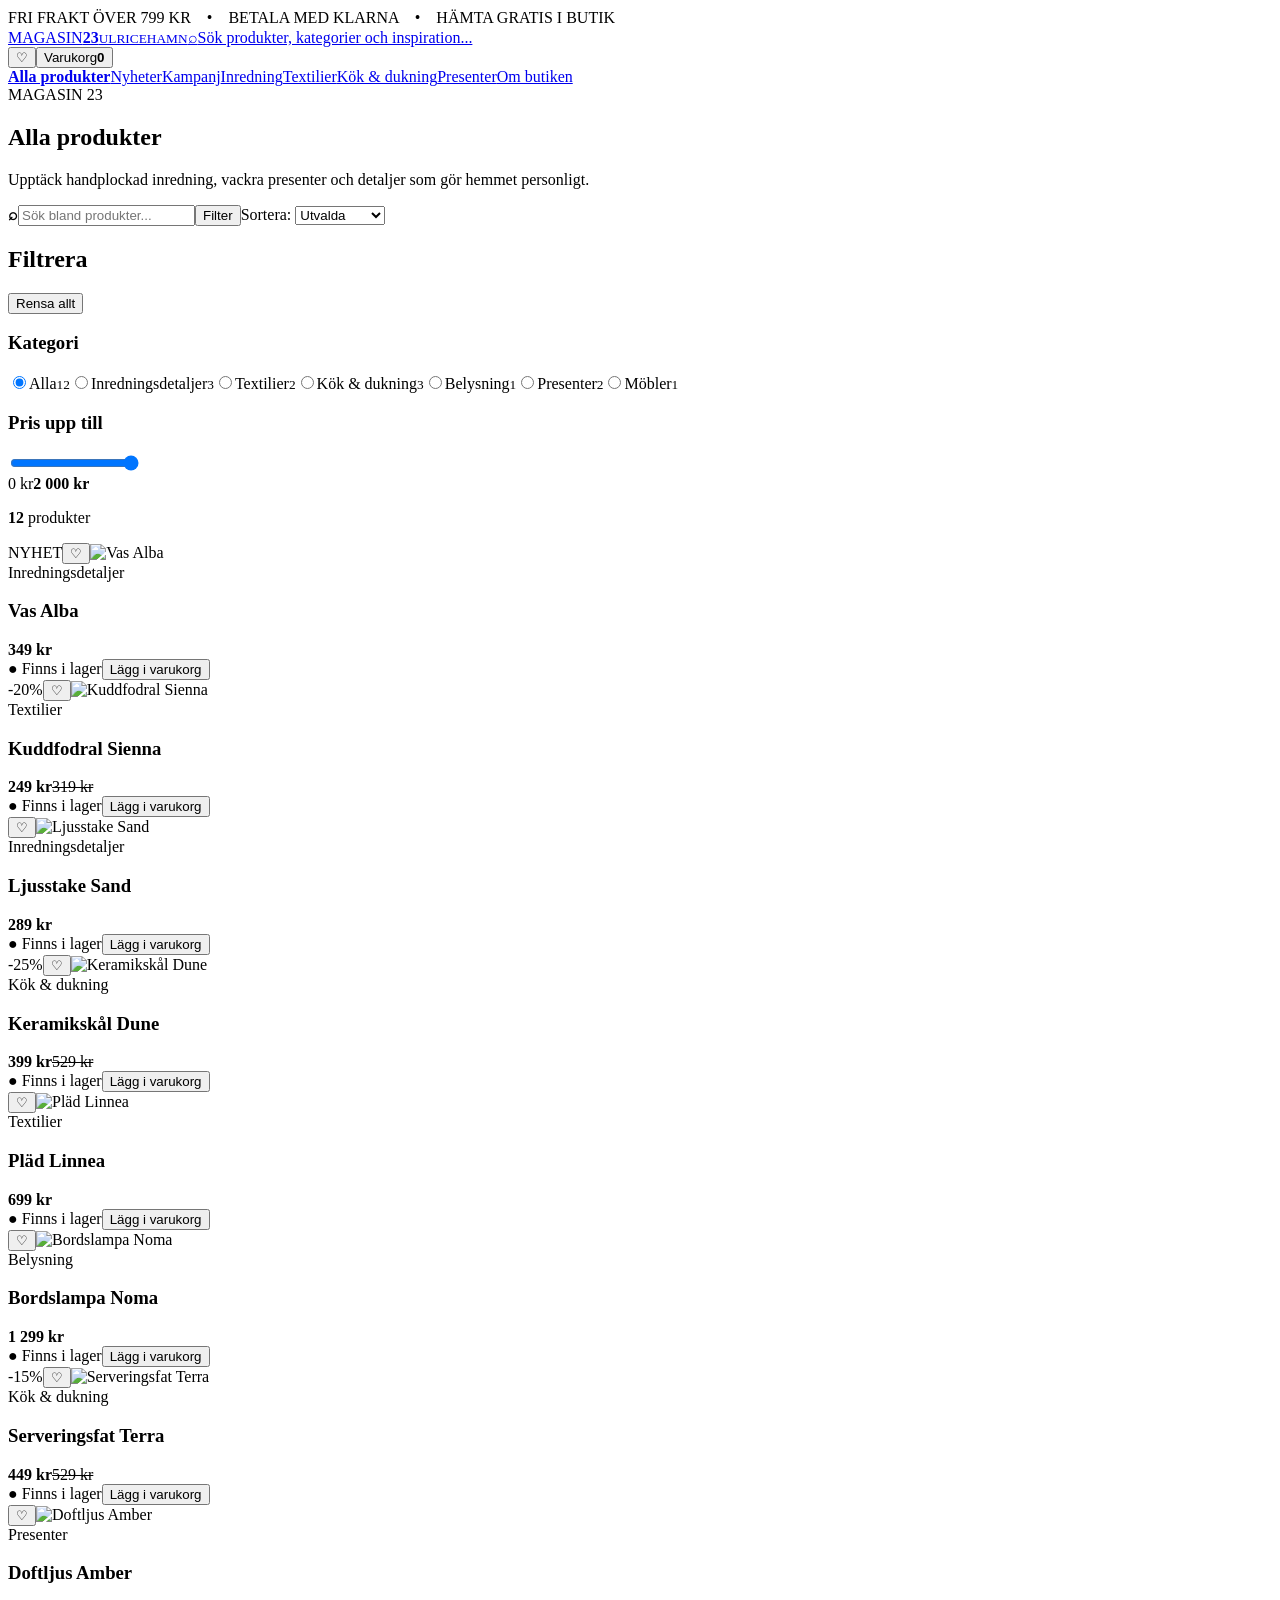
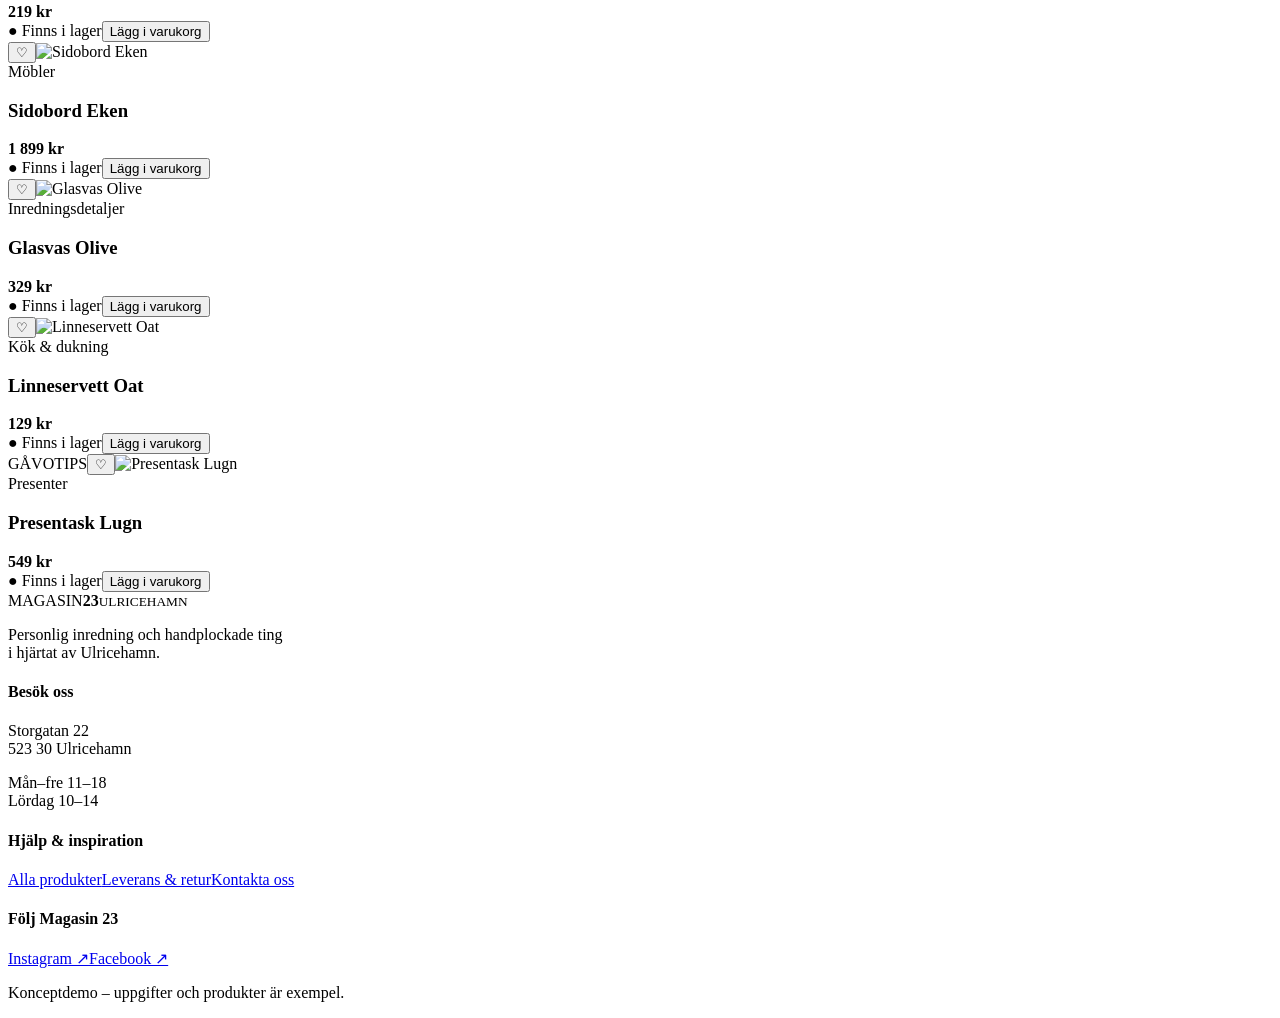
==== produkter/index.html @ 5f65a1f6 "Publish Magasin 23 webshop demo" ====
<!DOCTYPE html><html lang="sv"><head><meta charSet="utf-8"/><meta name="viewport" content="width=device-width, initial-scale=1"/><link rel="preload" as="image" href="https://images.unsplash.com/photo-1612196808214-b8e1d6145a8c?auto=format&amp;fit=crop&amp;w=700&amp;q=85"/><link rel="preload" as="image" href="https://images.unsplash.com/photo-1584100936595-c0654b55a2e2?auto=format&amp;fit=crop&amp;w=700&amp;q=85"/><link rel="preload" as="image" href="https://images.unsplash.com/photo-1603006905003-be475563bc59?auto=format&amp;fit=crop&amp;w=700&amp;q=85"/><link rel="preload" as="image" href="https://images.unsplash.com/photo-1610701596007-11502861dcfa?auto=format&amp;fit=crop&amp;w=700&amp;q=85"/><link rel="preload" as="image" href="https://images.unsplash.com/photo-1583845112203-454c2254ed0e?auto=format&amp;fit=crop&amp;w=700&amp;q=85"/><link rel="preload" as="image" href="https://images.unsplash.com/photo-1507473885765-e6ed057f782c?auto=format&amp;fit=crop&amp;w=700&amp;q=85"/><link rel="preload" as="image" href="https://images.unsplash.com/photo-1578749556568-bc2c40e68b61?auto=format&amp;fit=crop&amp;w=700&amp;q=85"/><link rel="preload" as="image" href="https://images.unsplash.com/photo-1602523961358-f9f03dd557db?auto=format&amp;fit=crop&amp;w=700&amp;q=85"/><link rel="preload" as="image" href="https://images.unsplash.com/photo-1532372320572-cda25653a694?auto=format&amp;fit=crop&amp;w=700&amp;q=85"/><link rel="preload" as="image" href="https://images.unsplash.com/photo-1616486338812-3dadae4b4ace?auto=format&amp;fit=crop&amp;w=700&amp;q=85"/><link rel="stylesheet" href="/magasin23/_next/static/chunks/049ueslvs466i.css" data-precedence="next"/><link rel="preload" as="script" fetchPriority="low" href="/magasin23/_next/static/chunks/15xrurgzs99gv.js"/><script src="/magasin23/_next/static/chunks/0dgq26a5_oy.a.js" async=""></script><script src="/magasin23/_next/static/chunks/07lhk_q6pmm3r.js" async=""></script><script src="/magasin23/_next/static/chunks/0gc7djio5cl3v.js" async=""></script><script src="/magasin23/_next/static/chunks/turbopack-0.0emc3esr5y_.js" async=""></script><script src="/magasin23/_next/static/chunks/01xlw8hd842-c.js" async=""></script><script src="/magasin23/_next/static/chunks/0d3shmwh5_nmn.js" async=""></script><script src="/magasin23/_next/static/chunks/176ds5u_slijk.js" async=""></script><link rel="preload" as="image" href="https://images.unsplash.com/photo-1603199506016-b9a594b593c0?auto=format&amp;fit=crop&amp;w=700&amp;q=85"/><link rel="preload" as="image" href="https://images.unsplash.com/photo-1608755728617-aefab37d2edd?auto=format&amp;fit=crop&amp;w=700&amp;q=85"/><title>Magasin 23 Webshop Demo</title><meta name="description" content="Handplockad inredning, textilier och presenter i Ulricehamn."/><meta property="og:title" content="Magasin 23"/><meta property="og:description" content="Vackra ting för hem med känsla."/><meta property="og:image" content="http://localhost:3000/og.png"/><meta name="twitter:card" content="summary_large_image"/><meta name="twitter:title" content="Magasin 23"/><meta name="twitter:description" content="Vackra ting för hem med känsla."/><meta name="twitter:image" content="http://localhost:3000/og.png"/><script src="/magasin23/_next/static/chunks/03~yq9q893hmn.js" noModule=""></script></head><body><div hidden=""><!--$--><!--/$--></div><div class="announcement">FRI FRAKT ÖVER 799 KR　•　BETALA MED KLARNA　•　HÄMTA GRATIS I BUTIK</div><div class="mainHeader"><a class="brand" href="/magasin23/"><span>MAGASIN</span><b>23</b><small>ULRICEHAMN</small></a><a class="globalSearch" href="/magasin23/produkter/"><span>⌕</span><span>Sök produkter, kategorier och inspiration...</span></a><div class="actions"><button aria-label="Favoriter">♡</button><button class="cartButton" aria-label="Varukorg"><span>Varukorg</span><b>0</b></button></div></div><nav class="shopNav"><a href="/magasin23/produkter/"><b>Alla produkter</b></a><a href="/magasin23/produkter/">Nyheter</a><a class="saleLink" href="/magasin23/produkter/">Kampanj</a><a href="/magasin23/produkter/">Inredning</a><a href="/magasin23/produkter/">Textilier</a><a href="/magasin23/produkter/">Kök &amp; dukning</a><a href="/magasin23/produkter/">Presenter</a><a href="/#butiken">Om butiken</a></nav><main><section class="catalogHero"><span class="eyebrow">MAGASIN 23</span><h1>Alla produkter</h1><p>Upptäck handplockad inredning, vackra presenter och detaljer som gör hemmet personligt.</p></section><div class="toolbar"><label class="search"><b>⌕</b><input placeholder="Sök bland produkter..." value=""/></label><button class="filterToggle">Filter </button><label class="sort">Sortera: <select><option value="featured" selected="">Utvalda</option><option value="new">Nyheter</option><option value="low">Lägsta pris</option><option value="high">Högsta pris</option></select></label></div><div class="catalogLayout"><aside class="filters"><div class="filterHead"><h2>Filtrera</h2><button>Rensa allt</button></div><div class="filterGroup"><h3>Kategori</h3><label><input type="radio" checked=""/><span>Alla</span><small>12</small></label><label><input type="radio"/><span>Inredningsdetaljer</span><small>3</small></label><label><input type="radio"/><span>Textilier</span><small>2</small></label><label><input type="radio"/><span>Kök &amp; dukning</span><small>3</small></label><label><input type="radio"/><span>Belysning</span><small>1</small></label><label><input type="radio"/><span>Presenter</span><small>2</small></label><label><input type="radio"/><span>Möbler</span><small>1</small></label></div><div class="filterGroup"><h3>Pris upp till</h3><input class="range" type="range" min="200" max="2000" step="100" value="2000"/><div class="rangeValues"><span>0 kr</span><strong>2 000<!-- --> kr</strong></div></div></aside><section class="results"><div class="resultsHead"><p><strong>12</strong> produkter</p><div class="chips"></div></div><div class="catalogGrid"><article class="product"><div class="productImage"><span class="badge ">NYHET</span><button class="heart" aria-label="Spara Vas Alba">♡</button><img src="https://images.unsplash.com/photo-1612196808214-b8e1d6145a8c?auto=format&amp;fit=crop&amp;w=700&amp;q=85" alt="Vas Alba"/></div><div class="productDetails"><span class="productCategory">Inredningsdetaljer</span><h3>Vas Alba</h3><div class="priceRow"><strong class="">349<!-- --> kr</strong></div><span class="stock">● Finns i lager</span><button class="addButton">Lägg i varukorg</button></div></article><article class="product"><div class="productImage"><span class="badge saleBadge">-20%</span><button class="heart" aria-label="Spara Kuddfodral Sienna">♡</button><img src="https://images.unsplash.com/photo-1584100936595-c0654b55a2e2?auto=format&amp;fit=crop&amp;w=700&amp;q=85" alt="Kuddfodral Sienna"/></div><div class="productDetails"><span class="productCategory">Textilier</span><h3>Kuddfodral Sienna</h3><div class="priceRow"><strong class="salePrice">249<!-- --> kr</strong><del>319<!-- --> kr</del></div><span class="stock">● Finns i lager</span><button class="addButton">Lägg i varukorg</button></div></article><article class="product"><div class="productImage"><button class="heart" aria-label="Spara Ljusstake Sand">♡</button><img src="https://images.unsplash.com/photo-1603006905003-be475563bc59?auto=format&amp;fit=crop&amp;w=700&amp;q=85" alt="Ljusstake Sand"/></div><div class="productDetails"><span class="productCategory">Inredningsdetaljer</span><h3>Ljusstake Sand</h3><div class="priceRow"><strong class="">289<!-- --> kr</strong></div><span class="stock">● Finns i lager</span><button class="addButton">Lägg i varukorg</button></div></article><article class="product"><div class="productImage"><span class="badge saleBadge">-25%</span><button class="heart" aria-label="Spara Keramikskål Dune">♡</button><img src="https://images.unsplash.com/photo-1610701596007-11502861dcfa?auto=format&amp;fit=crop&amp;w=700&amp;q=85" alt="Keramikskål Dune"/></div><div class="productDetails"><span class="productCategory">Kök &amp; dukning</span><h3>Keramikskål Dune</h3><div class="priceRow"><strong class="salePrice">399<!-- --> kr</strong><del>529<!-- --> kr</del></div><span class="stock">● Finns i lager</span><button class="addButton">Lägg i varukorg</button></div></article><article class="product"><div class="productImage"><button class="heart" aria-label="Spara Pläd Linnea">♡</button><img src="https://images.unsplash.com/photo-1583845112203-454c2254ed0e?auto=format&amp;fit=crop&amp;w=700&amp;q=85" alt="Pläd Linnea"/></div><div class="productDetails"><span class="productCategory">Textilier</span><h3>Pläd Linnea</h3><div class="priceRow"><strong class="">699<!-- --> kr</strong></div><span class="stock">● Finns i lager</span><button class="addButton">Lägg i varukorg</button></div></article><article class="product"><div class="productImage"><button class="heart" aria-label="Spara Bordslampa Noma">♡</button><img src="https://images.unsplash.com/photo-1507473885765-e6ed057f782c?auto=format&amp;fit=crop&amp;w=700&amp;q=85" alt="Bordslampa Noma"/></div><div class="productDetails"><span class="productCategory">Belysning</span><h3>Bordslampa Noma</h3><div class="priceRow"><strong class="">1 299<!-- --> kr</strong></div><span class="stock">● Finns i lager</span><button class="addButton">Lägg i varukorg</button></div></article><article class="product"><div class="productImage"><span class="badge saleBadge">-15%</span><button class="heart" aria-label="Spara Serveringsfat Terra">♡</button><img src="https://images.unsplash.com/photo-1578749556568-bc2c40e68b61?auto=format&amp;fit=crop&amp;w=700&amp;q=85" alt="Serveringsfat Terra"/></div><div class="productDetails"><span class="productCategory">Kök &amp; dukning</span><h3>Serveringsfat Terra</h3><div class="priceRow"><strong class="salePrice">449<!-- --> kr</strong><del>529<!-- --> kr</del></div><span class="stock">● Finns i lager</span><button class="addButton">Lägg i varukorg</button></div></article><article class="product"><div class="productImage"><button class="heart" aria-label="Spara Doftljus Amber">♡</button><img src="https://images.unsplash.com/photo-1602523961358-f9f03dd557db?auto=format&amp;fit=crop&amp;w=700&amp;q=85" alt="Doftljus Amber"/></div><div class="productDetails"><span class="productCategory">Presenter</span><h3>Doftljus Amber</h3><div class="priceRow"><strong class="">219<!-- --> kr</strong></div><span class="stock">● Finns i lager</span><button class="addButton">Lägg i varukorg</button></div></article><article class="product"><div class="productImage"><button class="heart" aria-label="Spara Sidobord Eken">♡</button><img src="https://images.unsplash.com/photo-1532372320572-cda25653a694?auto=format&amp;fit=crop&amp;w=700&amp;q=85" alt="Sidobord Eken"/></div><div class="productDetails"><span class="productCategory">Möbler</span><h3>Sidobord Eken</h3><div class="priceRow"><strong class="">1 899<!-- --> kr</strong></div><span class="stock">● Finns i lager</span><button class="addButton">Lägg i varukorg</button></div></article><article class="product"><div class="productImage"><button class="heart" aria-label="Spara Glasvas Olive">♡</button><img src="https://images.unsplash.com/photo-1616486338812-3dadae4b4ace?auto=format&amp;fit=crop&amp;w=700&amp;q=85" alt="Glasvas Olive"/></div><div class="productDetails"><span class="productCategory">Inredningsdetaljer</span><h3>Glasvas Olive</h3><div class="priceRow"><strong class="">329<!-- --> kr</strong></div><span class="stock">● Finns i lager</span><button class="addButton">Lägg i varukorg</button></div></article><article class="product"><div class="productImage"><button class="heart" aria-label="Spara Linneservett Oat">♡</button><img src="https://images.unsplash.com/photo-1603199506016-b9a594b593c0?auto=format&amp;fit=crop&amp;w=700&amp;q=85" alt="Linneservett Oat"/></div><div class="productDetails"><span class="productCategory">Kök &amp; dukning</span><h3>Linneservett Oat</h3><div class="priceRow"><strong class="">129<!-- --> kr</strong></div><span class="stock">● Finns i lager</span><button class="addButton">Lägg i varukorg</button></div></article><article class="product"><div class="productImage"><span class="badge ">GÅVOTIPS</span><button class="heart" aria-label="Spara Presentask Lugn">♡</button><img src="https://images.unsplash.com/photo-1608755728617-aefab37d2edd?auto=format&amp;fit=crop&amp;w=700&amp;q=85" alt="Presentask Lugn"/></div><div class="productDetails"><span class="productCategory">Presenter</span><h3>Presentask Lugn</h3><div class="priceRow"><strong class="">549<!-- --> kr</strong></div><span class="stock">● Finns i lager</span><button class="addButton">Lägg i varukorg</button></div></article></div></section></div></main><footer id="kontakt"><div><div class="brand footerBrand"><span>MAGASIN</span><b>23</b><small>ULRICEHAMN</small></div><p>Personlig inredning och handplockade ting<br/>i hjärtat av Ulricehamn.</p></div><div><h4>Besök oss</h4><p>Storgatan 22<br/>523 30 Ulricehamn</p><p>Mån–fre 11–18<br/>Lördag 10–14</p></div><div><h4>Hjälp &amp; inspiration</h4><a href="/magasin23/produkter/">Alla produkter</a><a href="#">Leverans &amp; retur</a><a href="#">Kontakta oss</a></div><div><h4>Följ Magasin 23</h4><a href="https://www.instagram.com/magasin_23/">Instagram ↗</a><a href="#">Facebook ↗</a><p class="demo">Konceptdemo – uppgifter och produkter är exempel.</p></div></footer><!--$--><!--/$--><script src="/magasin23/_next/static/chunks/15xrurgzs99gv.js" id="_R_" async=""></script><script>(self.__next_f=self.__next_f||[]).push([0])</script><script>self.__next_f.push([1,"1:\"$Sreact.fragment\"\n2:I[39756,[\"/magasin23/_next/static/chunks/01xlw8hd842-c.js\",\"/magasin23/_next/static/chunks/0d3shmwh5_nmn.js\"],\"default\"]\n3:I[37457,[\"/magasin23/_next/static/chunks/01xlw8hd842-c.js\",\"/magasin23/_next/static/chunks/0d3shmwh5_nmn.js\"],\"default\"]\n4:I[47257,[\"/magasin23/_next/static/chunks/01xlw8hd842-c.js\",\"/magasin23/_next/static/chunks/0d3shmwh5_nmn.js\"],\"ClientPageRoot\"]\n5:I[13633,[\"/magasin23/_next/static/chunks/01xlw8hd842-c.js\",\"/magasin23/_next/static/chunks/0d3shmwh5_nmn.js\",\"/magasin23/_next/static/chunks/176ds5u_slijk.js\"],\"default\"]\n8:I[97367,[\"/magasin23/_next/static/chunks/01xlw8hd842-c.js\",\"/magasin23/_next/static/chunks/0d3shmwh5_nmn.js\"],\"OutletBoundary\"]\n9:\"$Sreact.suspense\"\nc:I[97367,[\"/magasin23/_next/static/chunks/01xlw8hd842-c.js\",\"/magasin23/_next/static/chunks/0d3shmwh5_nmn.js\"],\"ViewportBoundary\"]\ne:I[97367,[\"/magasin23/_next/static/chunks/01xlw8hd842-c.js\",\"/magasin23/_next/static/chunks/0d3shmwh5_nmn.js\"],\"MetadataBoundary\"]\n10:I[68027,[\"/magasin23/_next/static/chunks/01xlw8hd842-c.js\",\"/magasin23/_next/static/chunks/0d3shmwh5_nmn.js\"],\"default\",1]\n:HL[\"/magasin23/_next/static/chunks/049ueslvs466i.css\",\"style\"]\n"])</script><script>self.__next_f.push([1,"0:{\"P\":null,\"c\":[\"\",\"produkter\",\"\"],\"q\":\"\",\"i\":false,\"f\":[[[\"\",{\"children\":[\"produkter\",{\"children\":[\"__PAGE__\",{}]}]},\"$undefined\",\"$undefined\",16],[[\"$\",\"$1\",\"c\",{\"children\":[[[\"$\",\"link\",\"0\",{\"rel\":\"stylesheet\",\"href\":\"/magasin23/_next/static/chunks/049ueslvs466i.css\",\"precedence\":\"next\",\"crossOrigin\":\"$undefined\",\"nonce\":\"$undefined\"}],[\"$\",\"script\",\"script-0\",{\"src\":\"/magasin23/_next/static/chunks/01xlw8hd842-c.js\",\"async\":true,\"nonce\":\"$undefined\"}],[\"$\",\"script\",\"script-1\",{\"src\":\"/magasin23/_next/static/chunks/0d3shmwh5_nmn.js\",\"async\":true,\"nonce\":\"$undefined\"}]],[\"$\",\"html\",null,{\"lang\":\"sv\",\"children\":[\"$\",\"body\",null,{\"children\":[\"$\",\"$L2\",null,{\"parallelRouterKey\":\"children\",\"error\":\"$undefined\",\"errorStyles\":\"$undefined\",\"errorScripts\":\"$undefined\",\"template\":[\"$\",\"$L3\",null,{}],\"templateStyles\":\"$undefined\",\"templateScripts\":\"$undefined\",\"notFound\":[[[\"$\",\"title\",null,{\"children\":\"404: This page could not be found.\"}],[\"$\",\"div\",null,{\"style\":{\"fontFamily\":\"system-ui,\\\"Segoe UI\\\",Roboto,Helvetica,Arial,sans-serif,\\\"Apple Color Emoji\\\",\\\"Segoe UI Emoji\\\"\",\"height\":\"100vh\",\"textAlign\":\"center\",\"display\":\"flex\",\"flexDirection\":\"column\",\"alignItems\":\"center\",\"justifyContent\":\"center\"},\"children\":[\"$\",\"div\",null,{\"children\":[[\"$\",\"style\",null,{\"dangerouslySetInnerHTML\":{\"__html\":\"body{color:#000;background:#fff;margin:0}.next-error-h1{border-right:1px solid rgba(0,0,0,.3)}@media (prefers-color-scheme:dark){body{color:#fff;background:#000}.next-error-h1{border-right:1px solid rgba(255,255,255,.3)}}\"}}],[\"$\",\"h1\",null,{\"className\":\"next-error-h1\",\"style\":{\"display\":\"inline-block\",\"margin\":\"0 20px 0 0\",\"padding\":\"0 23px 0 0\",\"fontSize\":24,\"fontWeight\":500,\"verticalAlign\":\"top\",\"lineHeight\":\"49px\"},\"children\":404}],[\"$\",\"div\",null,{\"style\":{\"display\":\"inline-block\"},\"children\":[\"$\",\"h2\",null,{\"style\":{\"fontSize\":14,\"fontWeight\":400,\"lineHeight\":\"49px\",\"margin\":0},\"children\":\"This page could not be found.\"}]}]]}]}]],[]],\"forbidden\":\"$undefined\",\"unauthorized\":\"$undefined\"}]}]}]]}],{\"children\":[[\"$\",\"$1\",\"c\",{\"children\":[null,[\"$\",\"$L2\",null,{\"parallelRouterKey\":\"children\",\"error\":\"$undefined\",\"errorStyles\":\"$undefined\",\"errorScripts\":\"$undefined\",\"template\":[\"$\",\"$L3\",null,{}],\"templateStyles\":\"$undefined\",\"templateScripts\":\"$undefined\",\"notFound\":\"$undefined\",\"forbidden\":\"$undefined\",\"unauthorized\":\"$undefined\"}]]}],{\"children\":[[\"$\",\"$1\",\"c\",{\"children\":[[\"$\",\"$L4\",null,{\"Component\":\"$5\",\"serverProvidedParams\":{\"searchParams\":{},\"params\":{},\"promises\":[\"$@6\",\"$@7\"]}}],[[\"$\",\"script\",\"script-0\",{\"src\":\"/magasin23/_next/static/chunks/176ds5u_slijk.js\",\"async\":true,\"nonce\":\"$undefined\"}]],[\"$\",\"$L8\",null,{\"children\":[\"$\",\"$9\",null,{\"name\":\"Next.MetadataOutlet\",\"children\":\"$@a\"}]}]]}],{},null,false,null]},null,false,\"$@b\"]},null,false,null],[\"$\",\"$1\",\"h\",{\"children\":[null,[\"$\",\"$Lc\",null,{\"children\":\"$Ld\"}],[\"$\",\"div\",null,{\"hidden\":true,\"children\":[\"$\",\"$Le\",null,{\"children\":[\"$\",\"$9\",null,{\"name\":\"Next.Metadata\",\"children\":\"$Lf\"}]}]}],null]}],false]],\"m\":\"$undefined\",\"G\":[\"$10\",[[\"$\",\"link\",\"0\",{\"rel\":\"stylesheet\",\"href\":\"/magasin23/_next/static/chunks/049ueslvs466i.css\",\"precedence\":\"next\",\"crossOrigin\":\"$undefined\",\"nonce\":\"$undefined\"}]]],\"S\":true,\"h\":null,\"s\":\"$undefined\",\"l\":\"$undefined\",\"p\":\"$undefined\",\"d\":\"$undefined\",\"b\":\"rBa_lv5PLv6zTCeHZdKcu\"}\n"])</script><script>self.__next_f.push([1,"11:[]\nb:\"$W11\"\n6:{}\n7:\"$0:f:0:1:1:children:1:children:0:props:children:0:props:serverProvidedParams:params\"\n"])</script><script>self.__next_f.push([1,"d:[[\"$\",\"meta\",\"0\",{\"charSet\":\"utf-8\"}],[\"$\",\"meta\",\"1\",{\"name\":\"viewport\",\"content\":\"width=device-width, initial-scale=1\"}]]\n"])</script><script>self.__next_f.push([1,"a:null\nf:[[\"$\",\"title\",\"0\",{\"children\":\"Magasin 23 Webshop Demo\"}],[\"$\",\"meta\",\"1\",{\"name\":\"description\",\"content\":\"Handplockad inredning, textilier och presenter i Ulricehamn.\"}],[\"$\",\"meta\",\"2\",{\"property\":\"og:title\",\"content\":\"Magasin 23\"}],[\"$\",\"meta\",\"3\",{\"property\":\"og:description\",\"content\":\"Vackra ting för hem med känsla.\"}],[\"$\",\"meta\",\"4\",{\"property\":\"og:image\",\"content\":\"http://localhost:3000/og.png\"}],[\"$\",\"meta\",\"5\",{\"name\":\"twitter:card\",\"content\":\"summary_large_image\"}],[\"$\",\"meta\",\"6\",{\"name\":\"twitter:title\",\"content\":\"Magasin 23\"}],[\"$\",\"meta\",\"7\",{\"name\":\"twitter:description\",\"content\":\"Vackra ting för hem med känsla.\"}],[\"$\",\"meta\",\"8\",{\"name\":\"twitter:image\",\"content\":\"http://localhost:3000/og.png\"}]]\n"])</script></body></html>
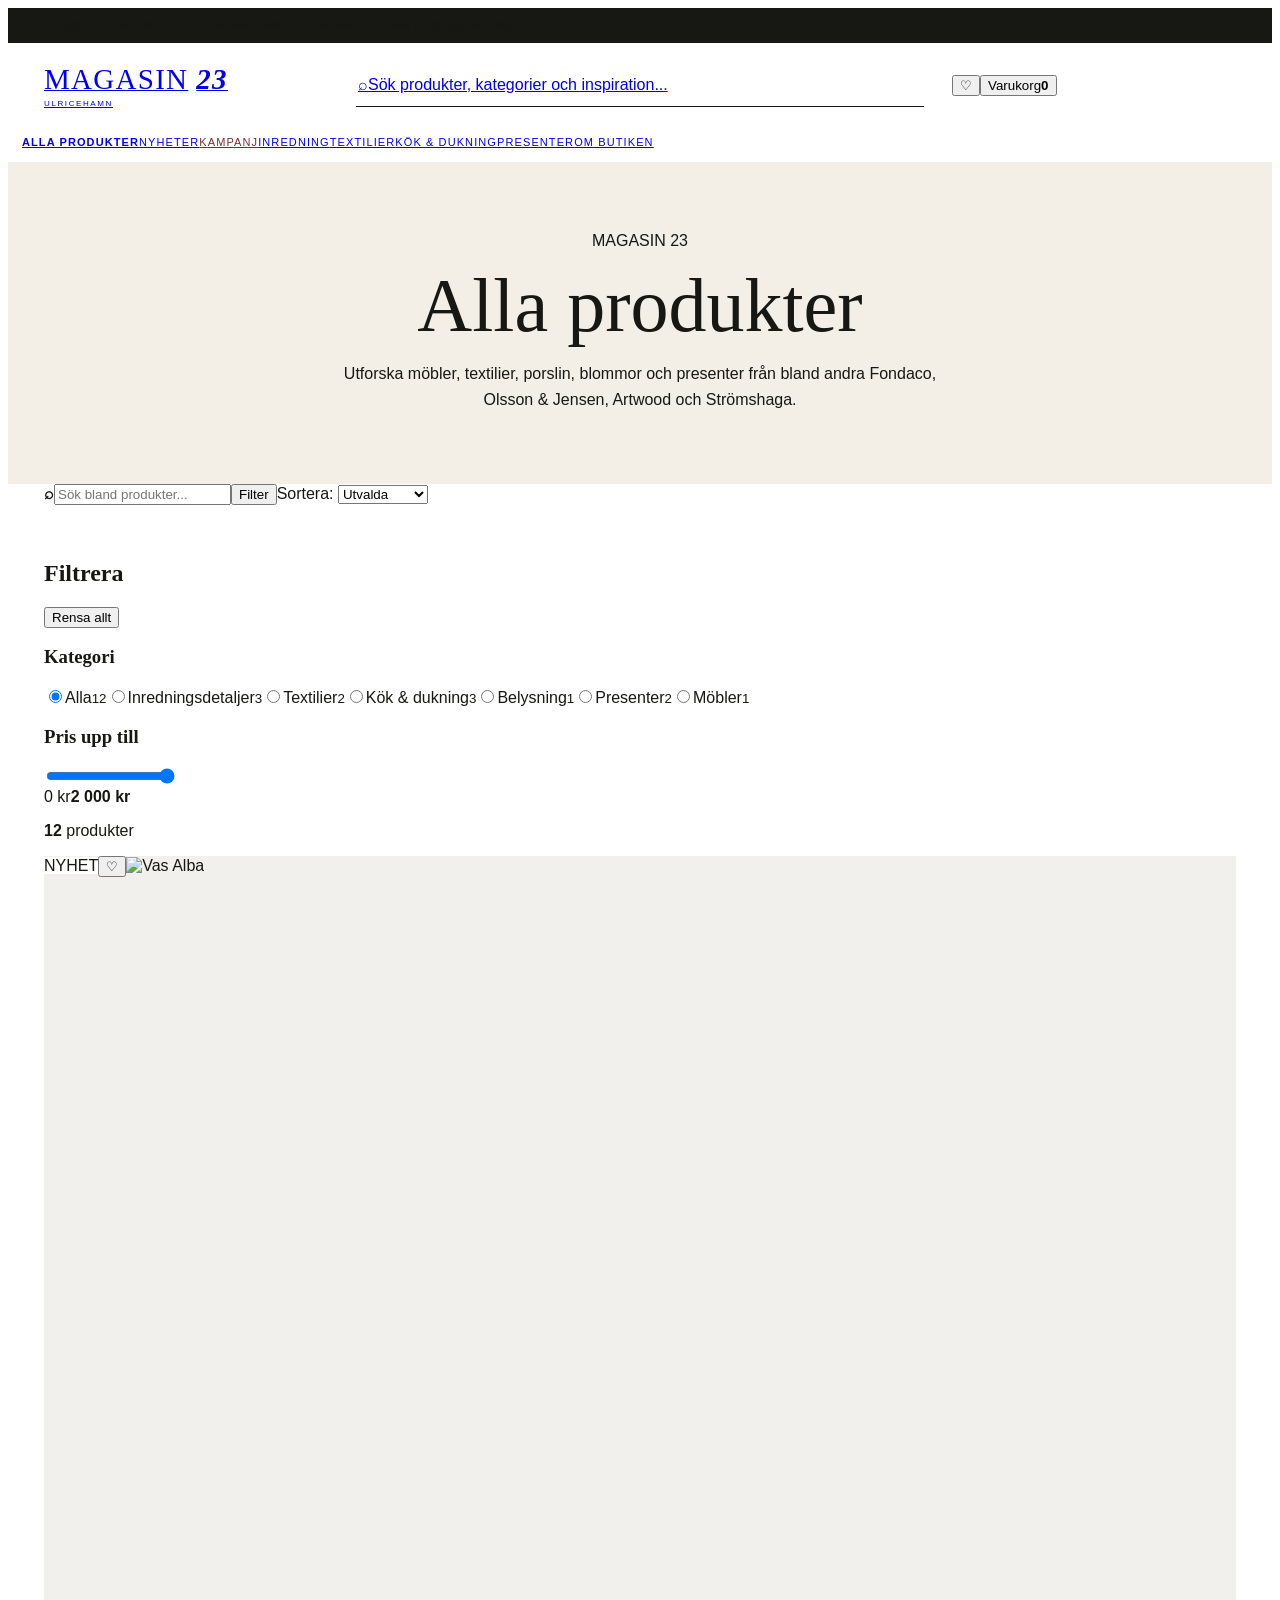
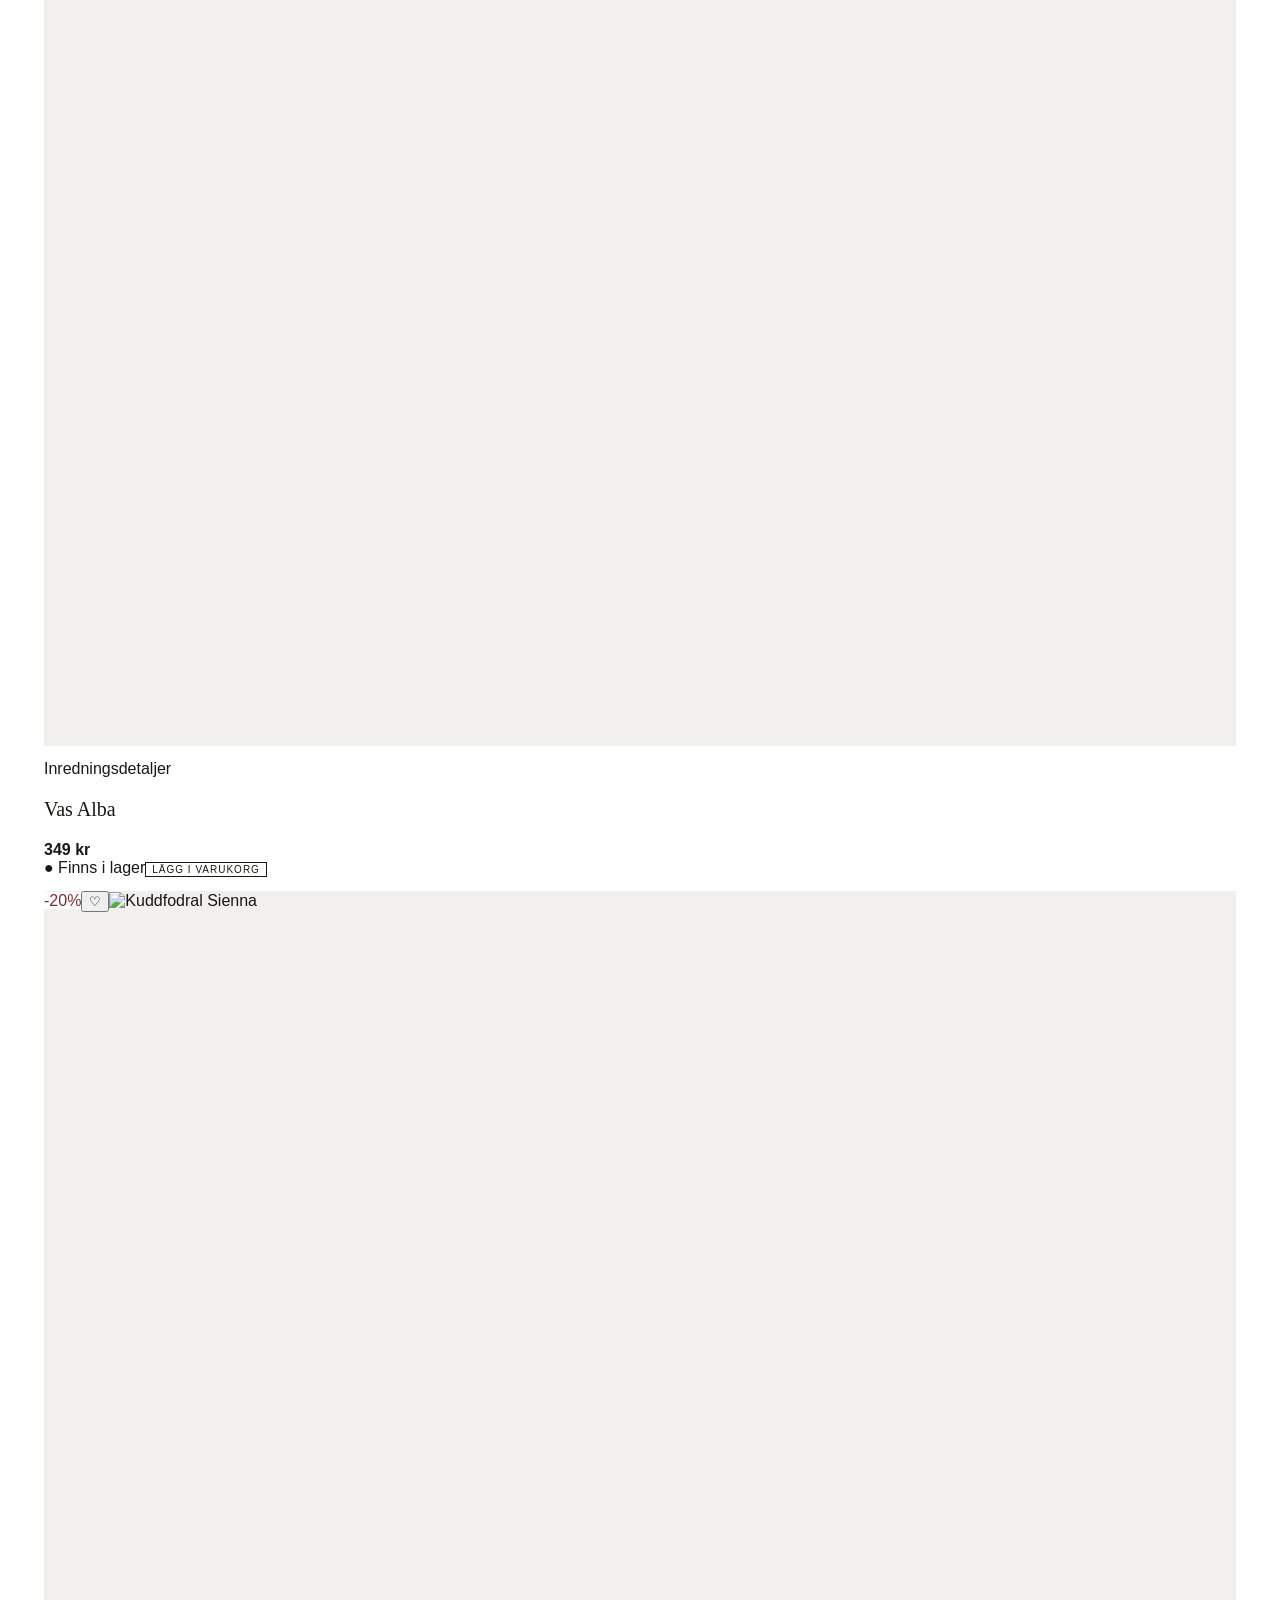
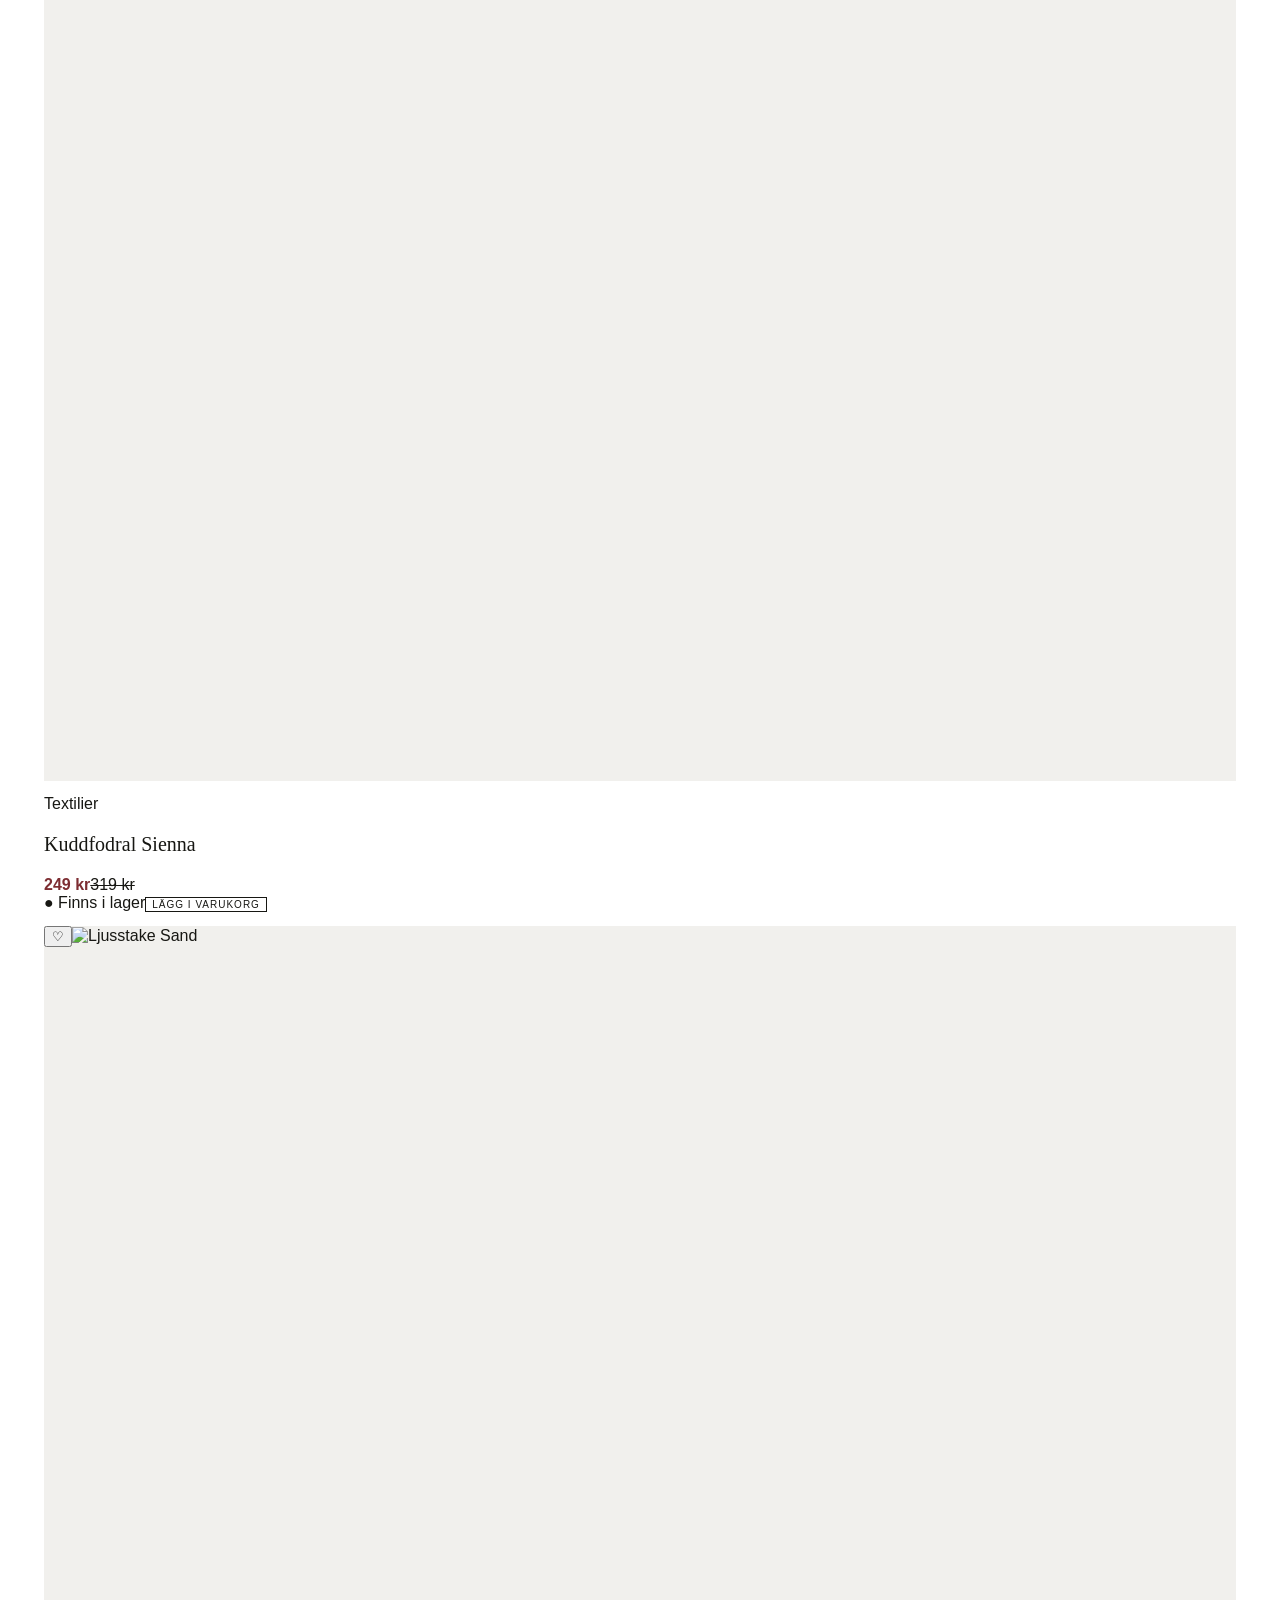
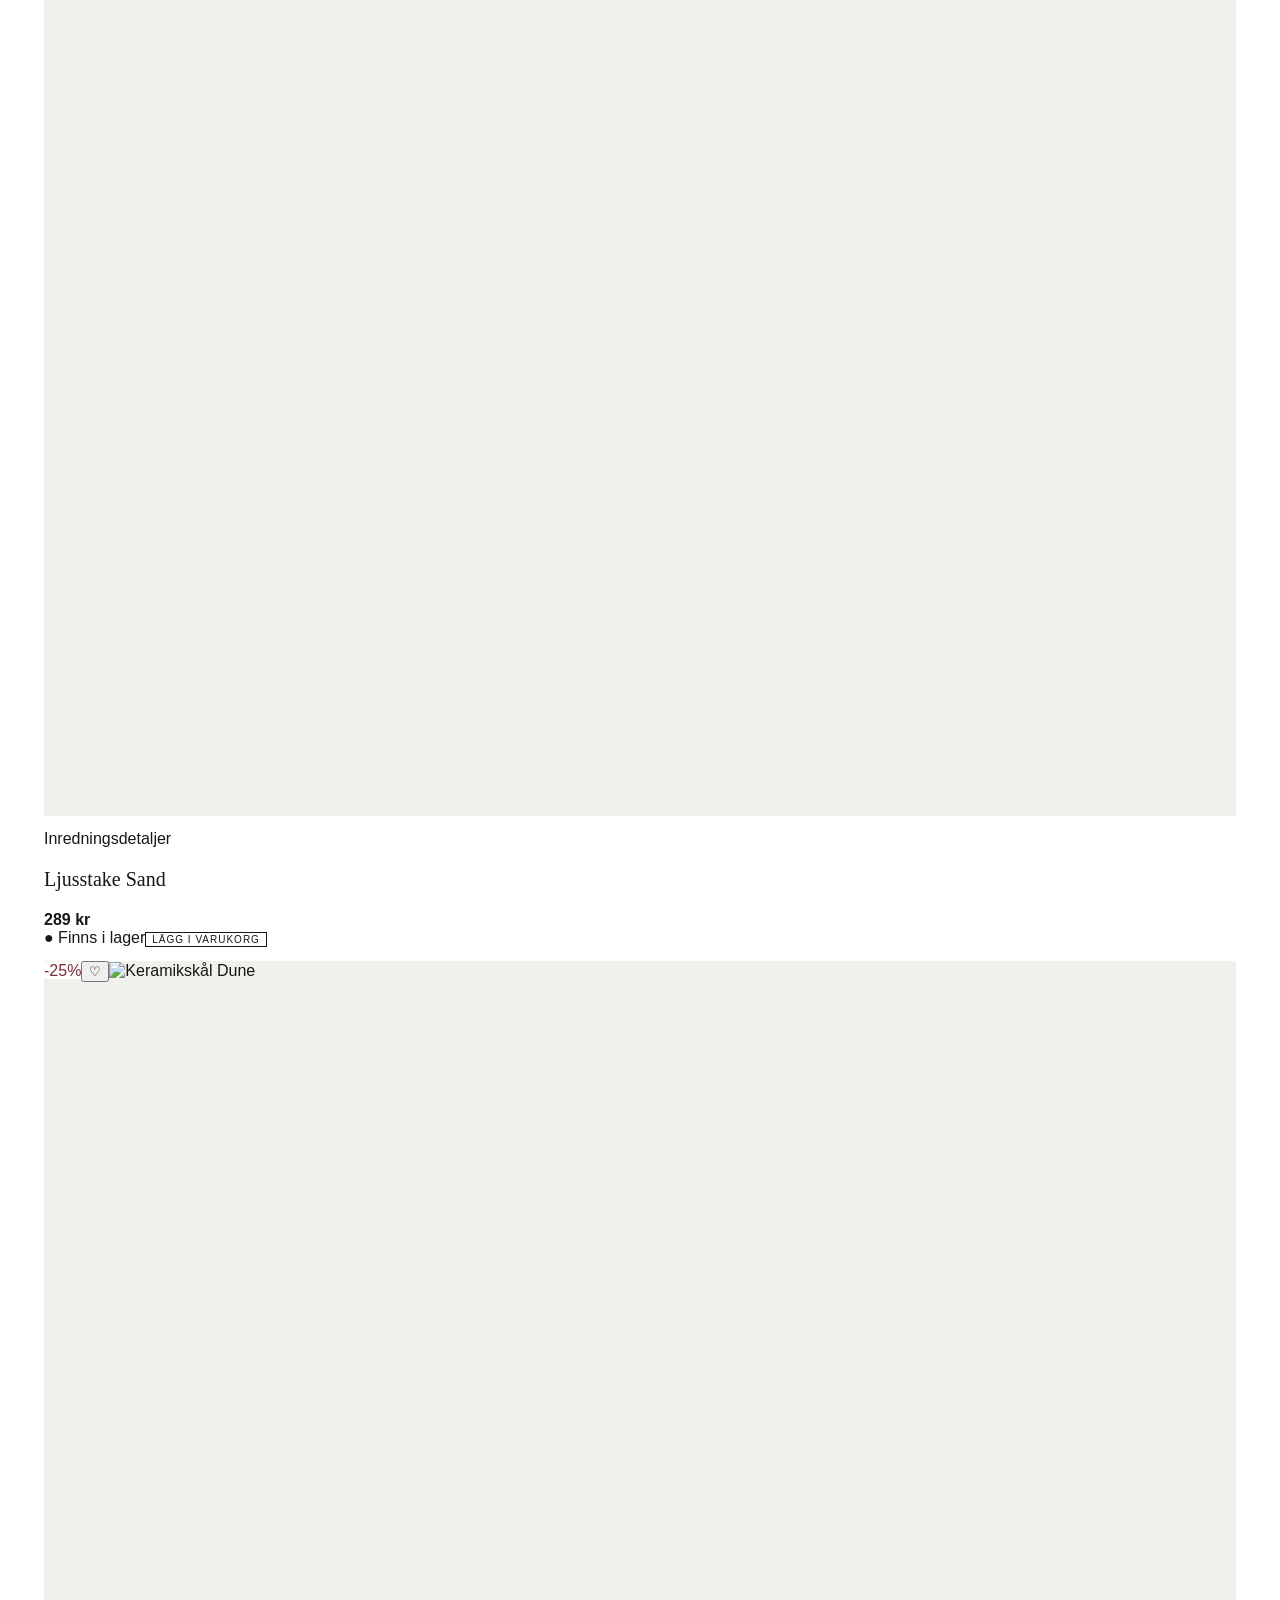
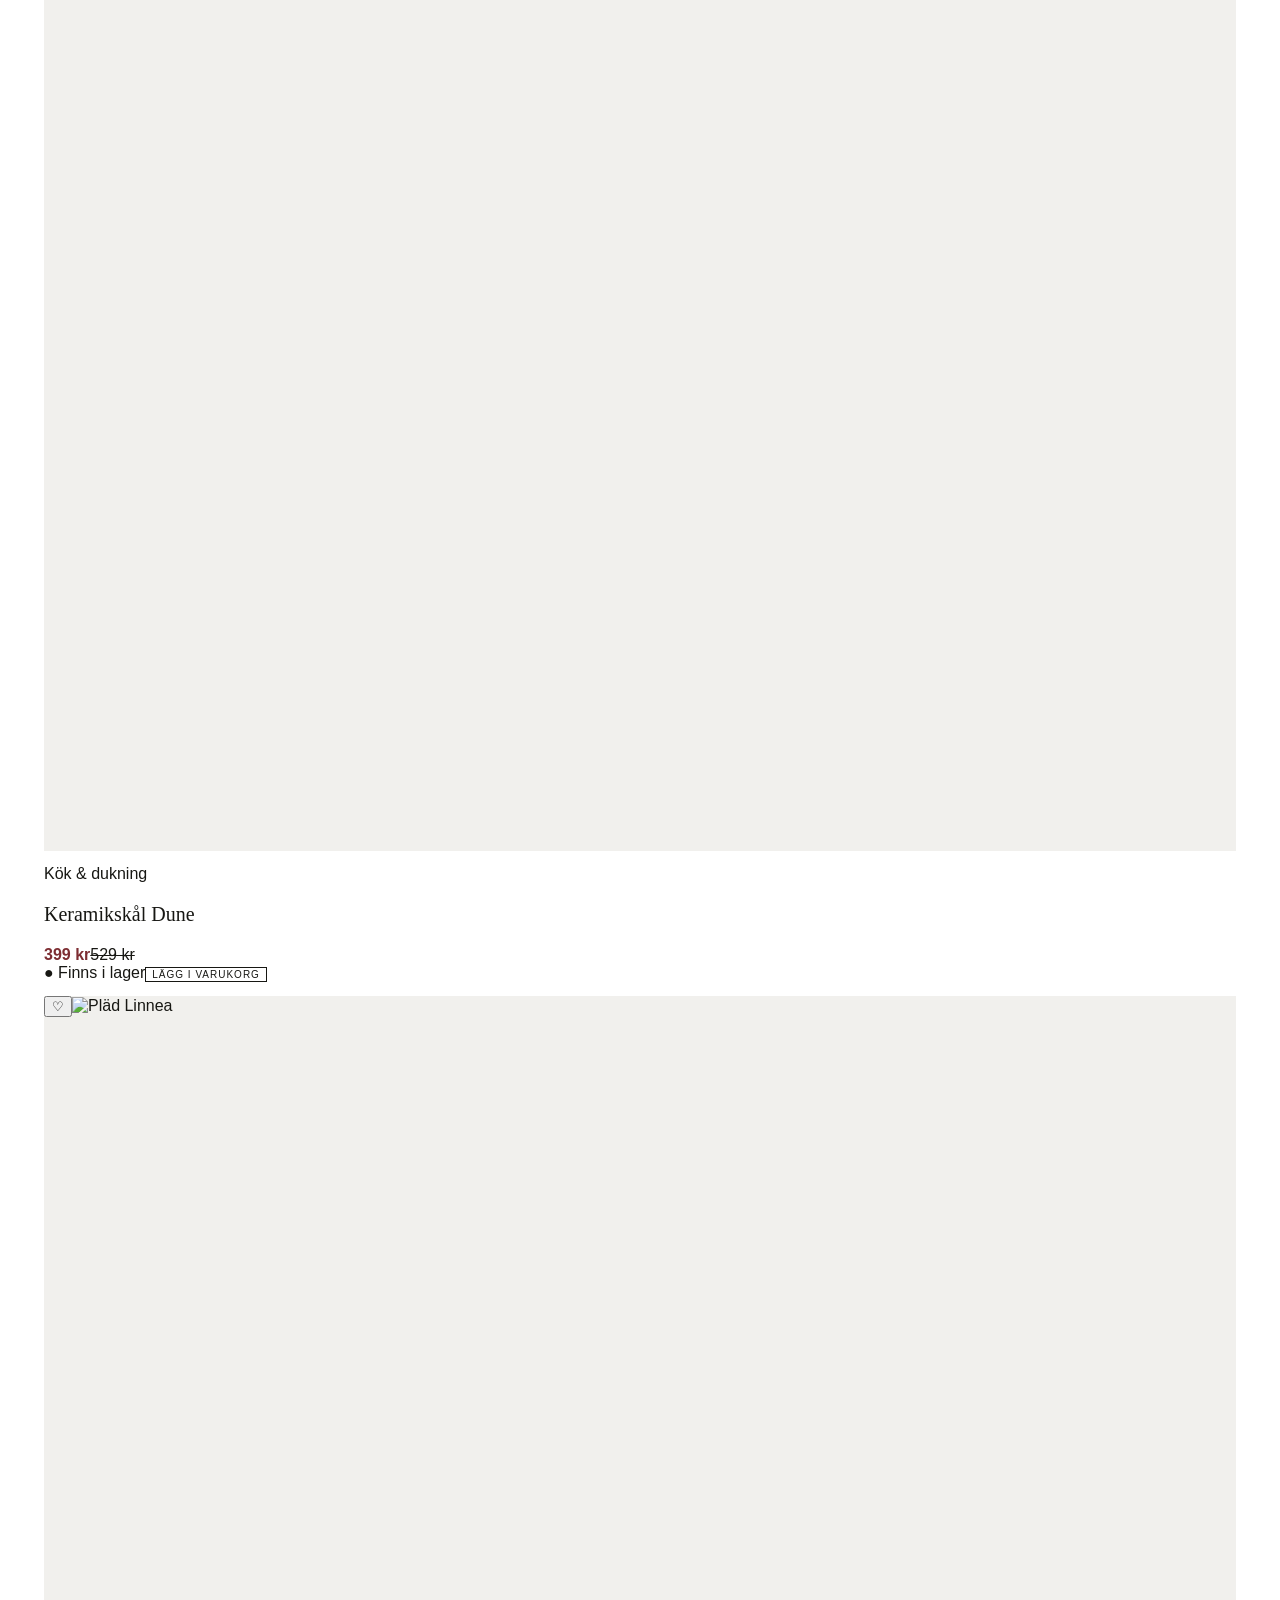
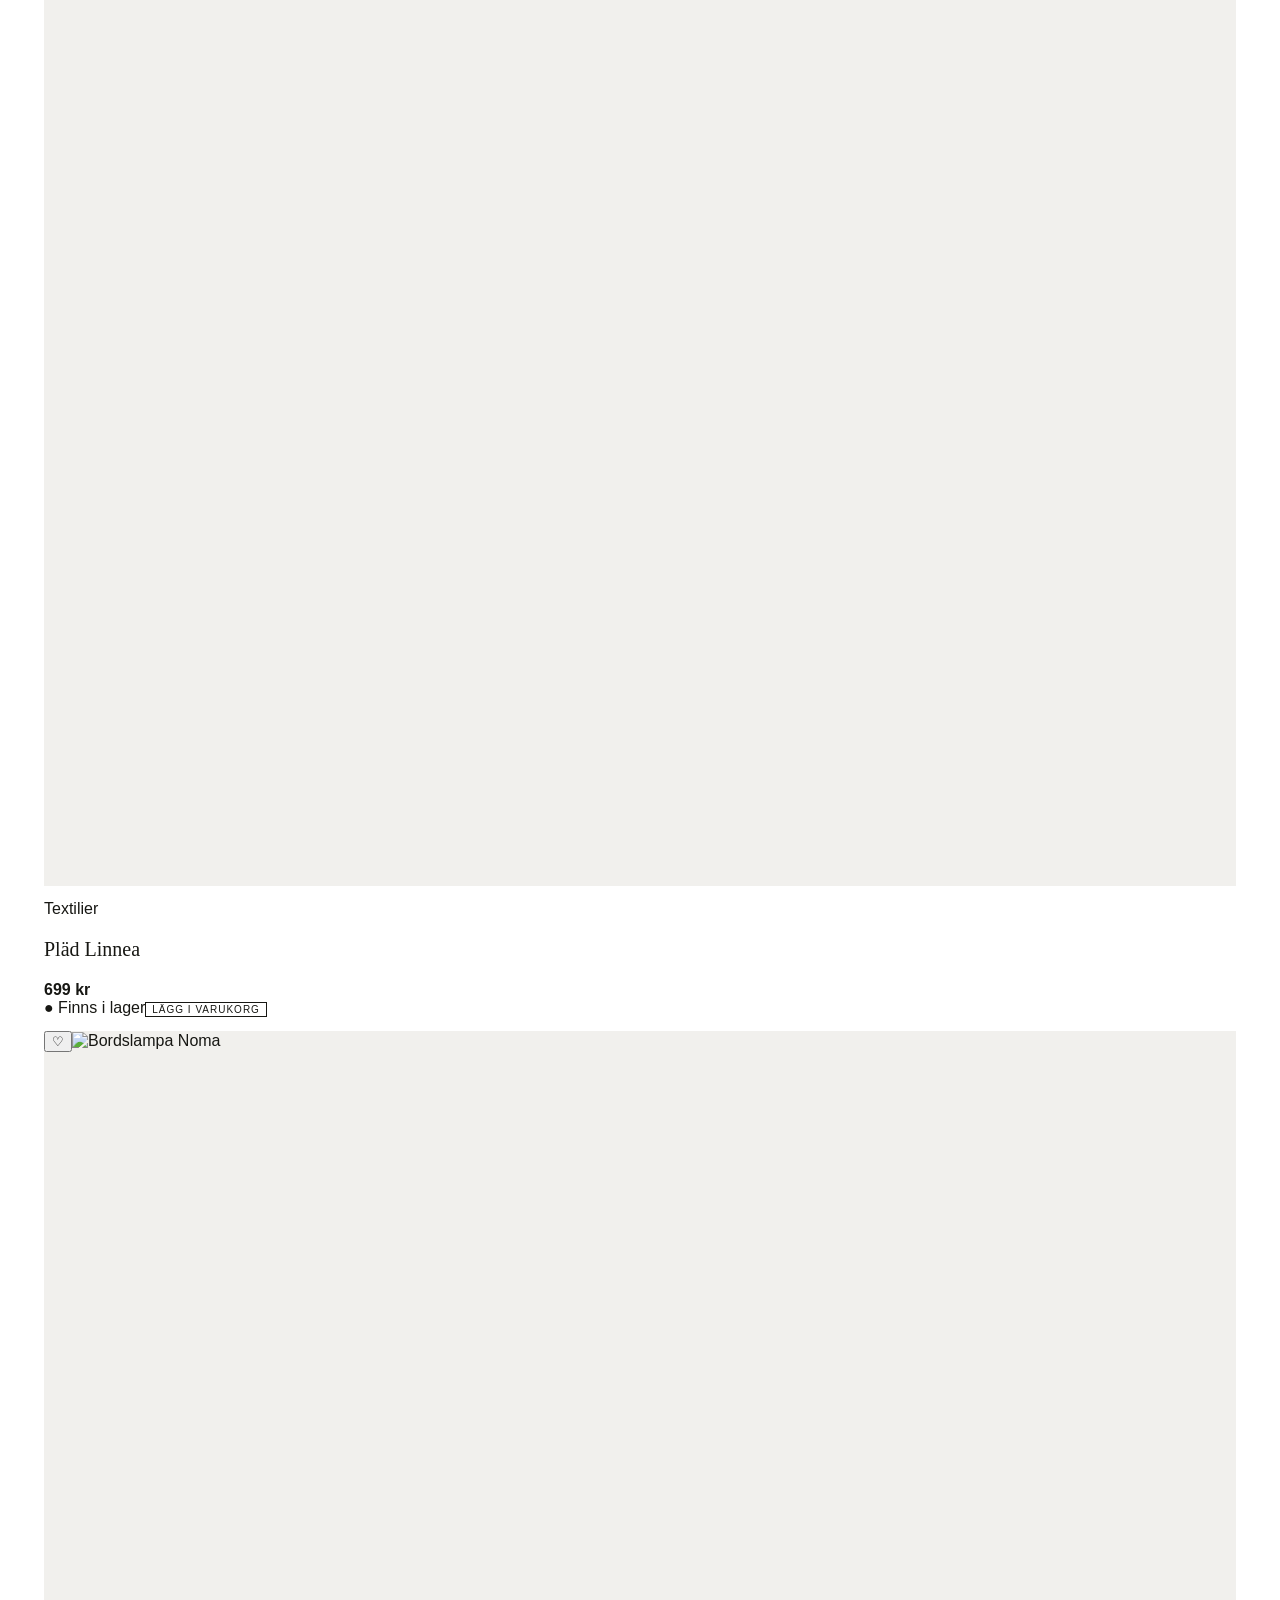
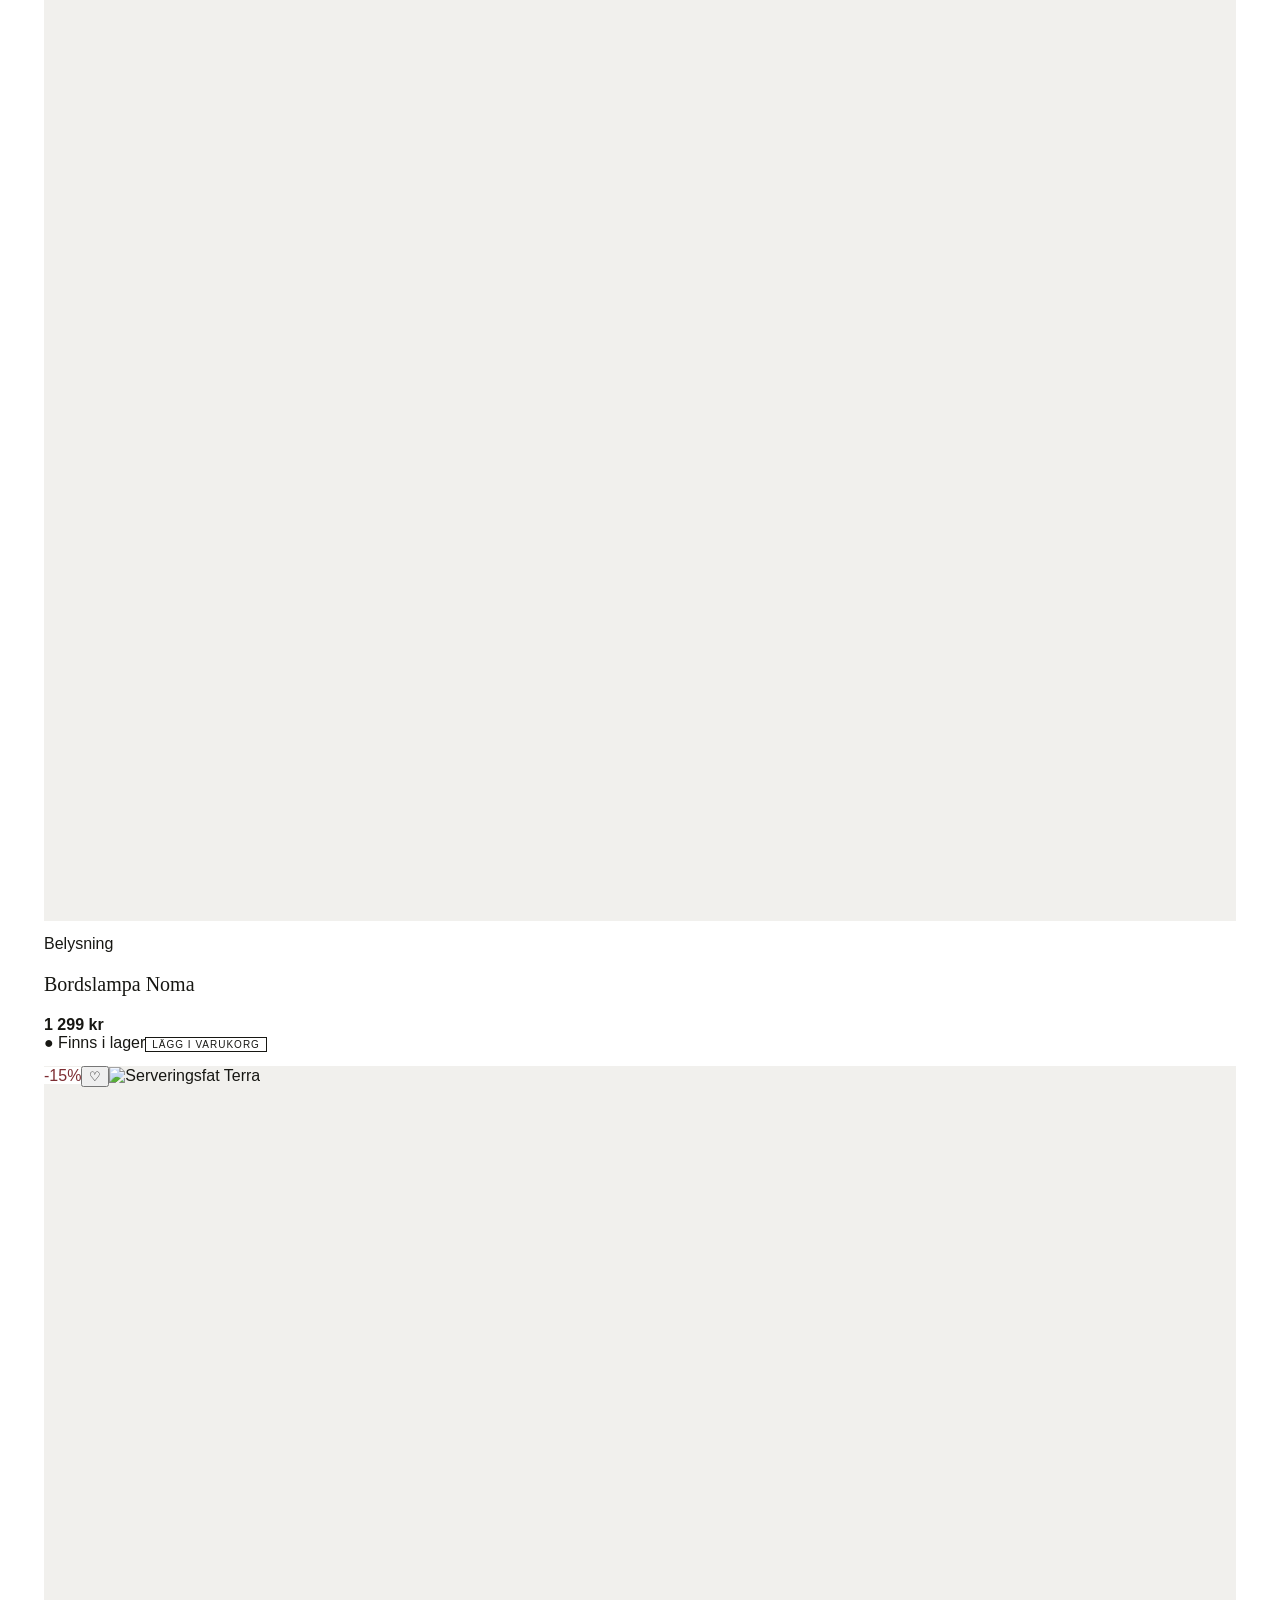
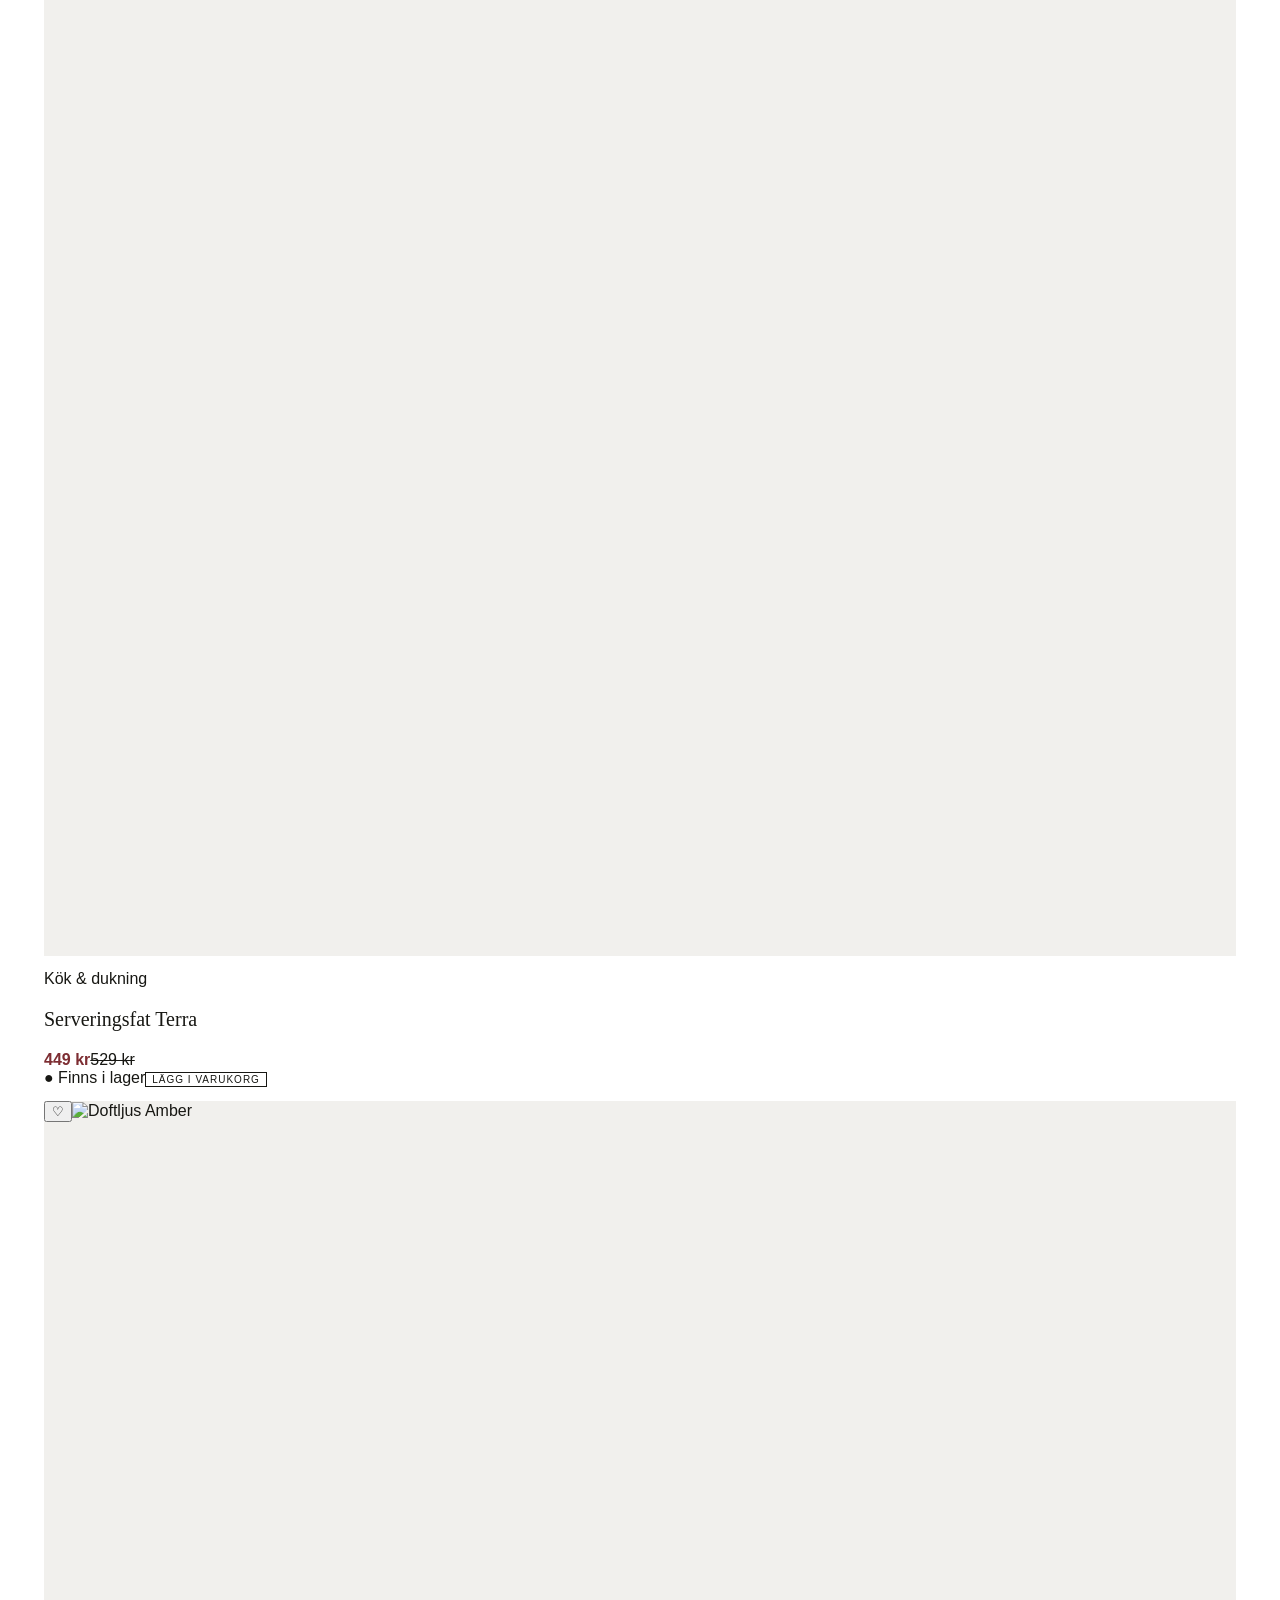
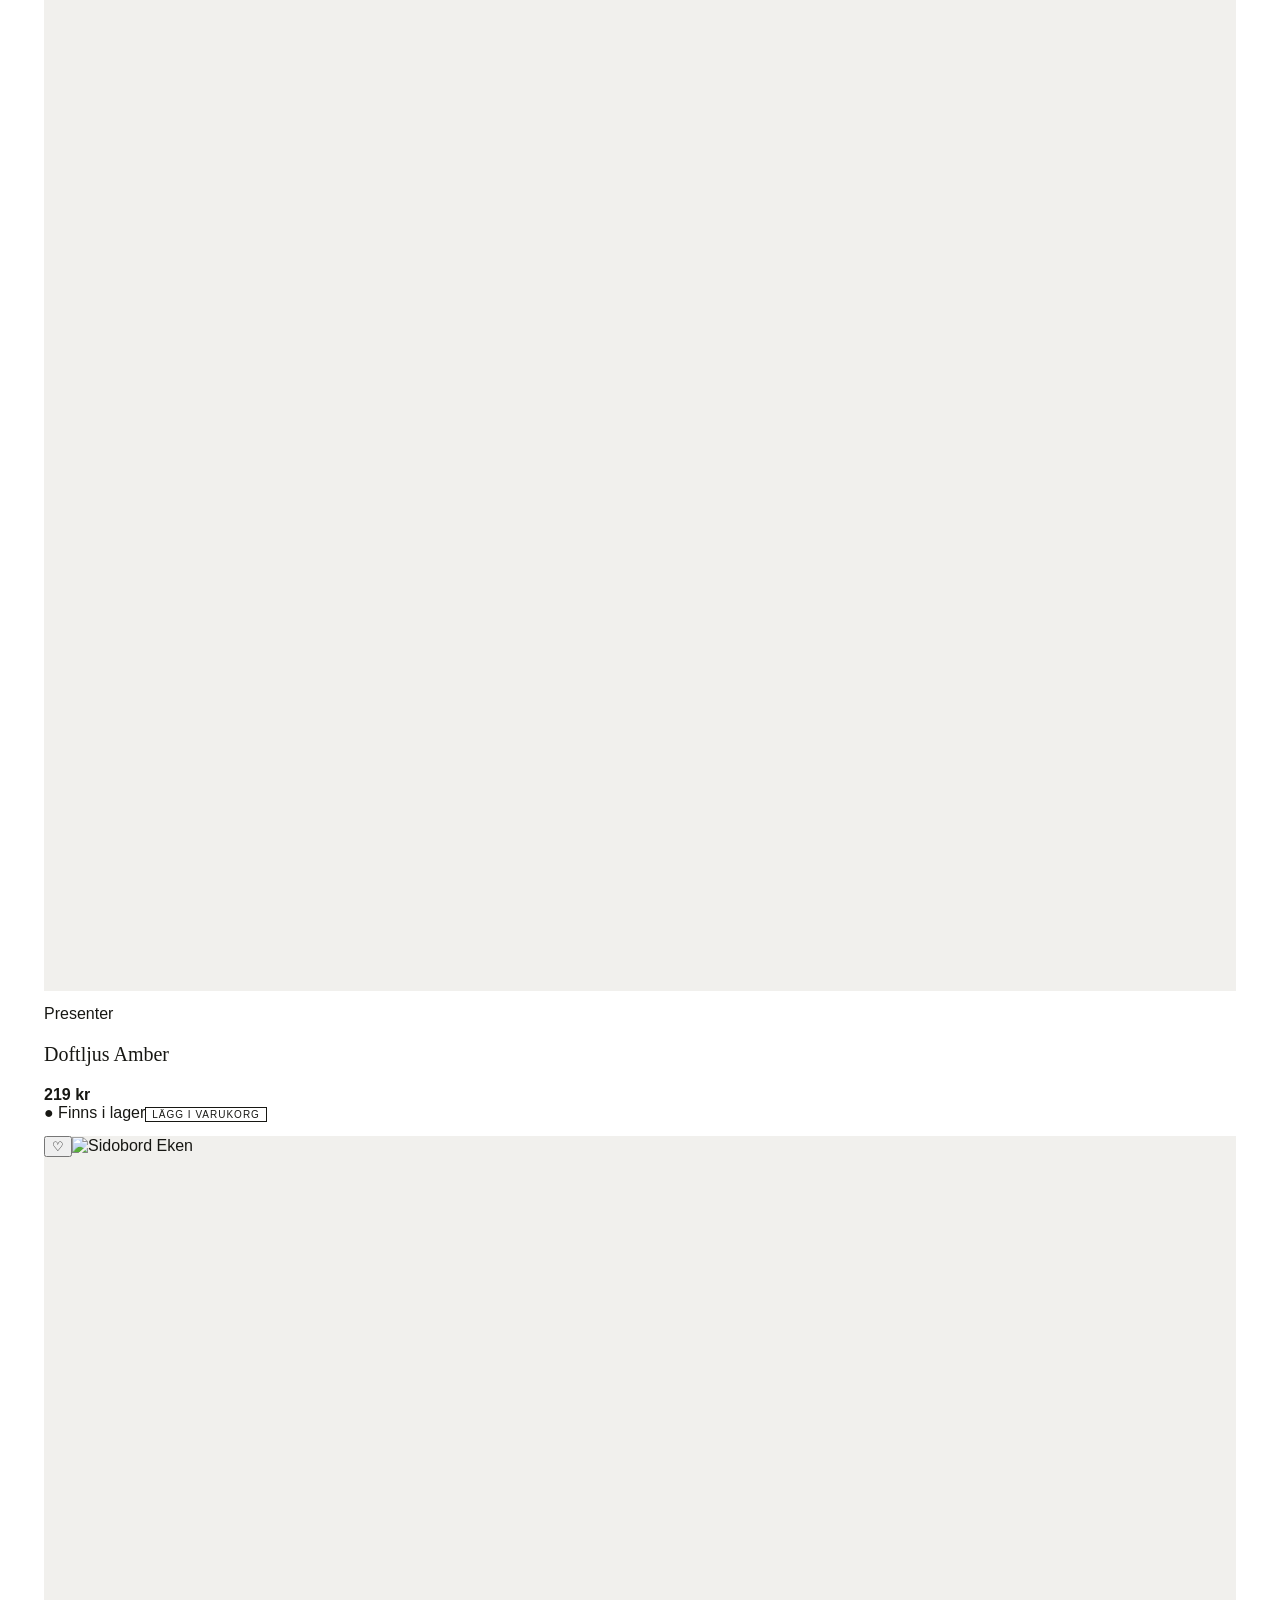
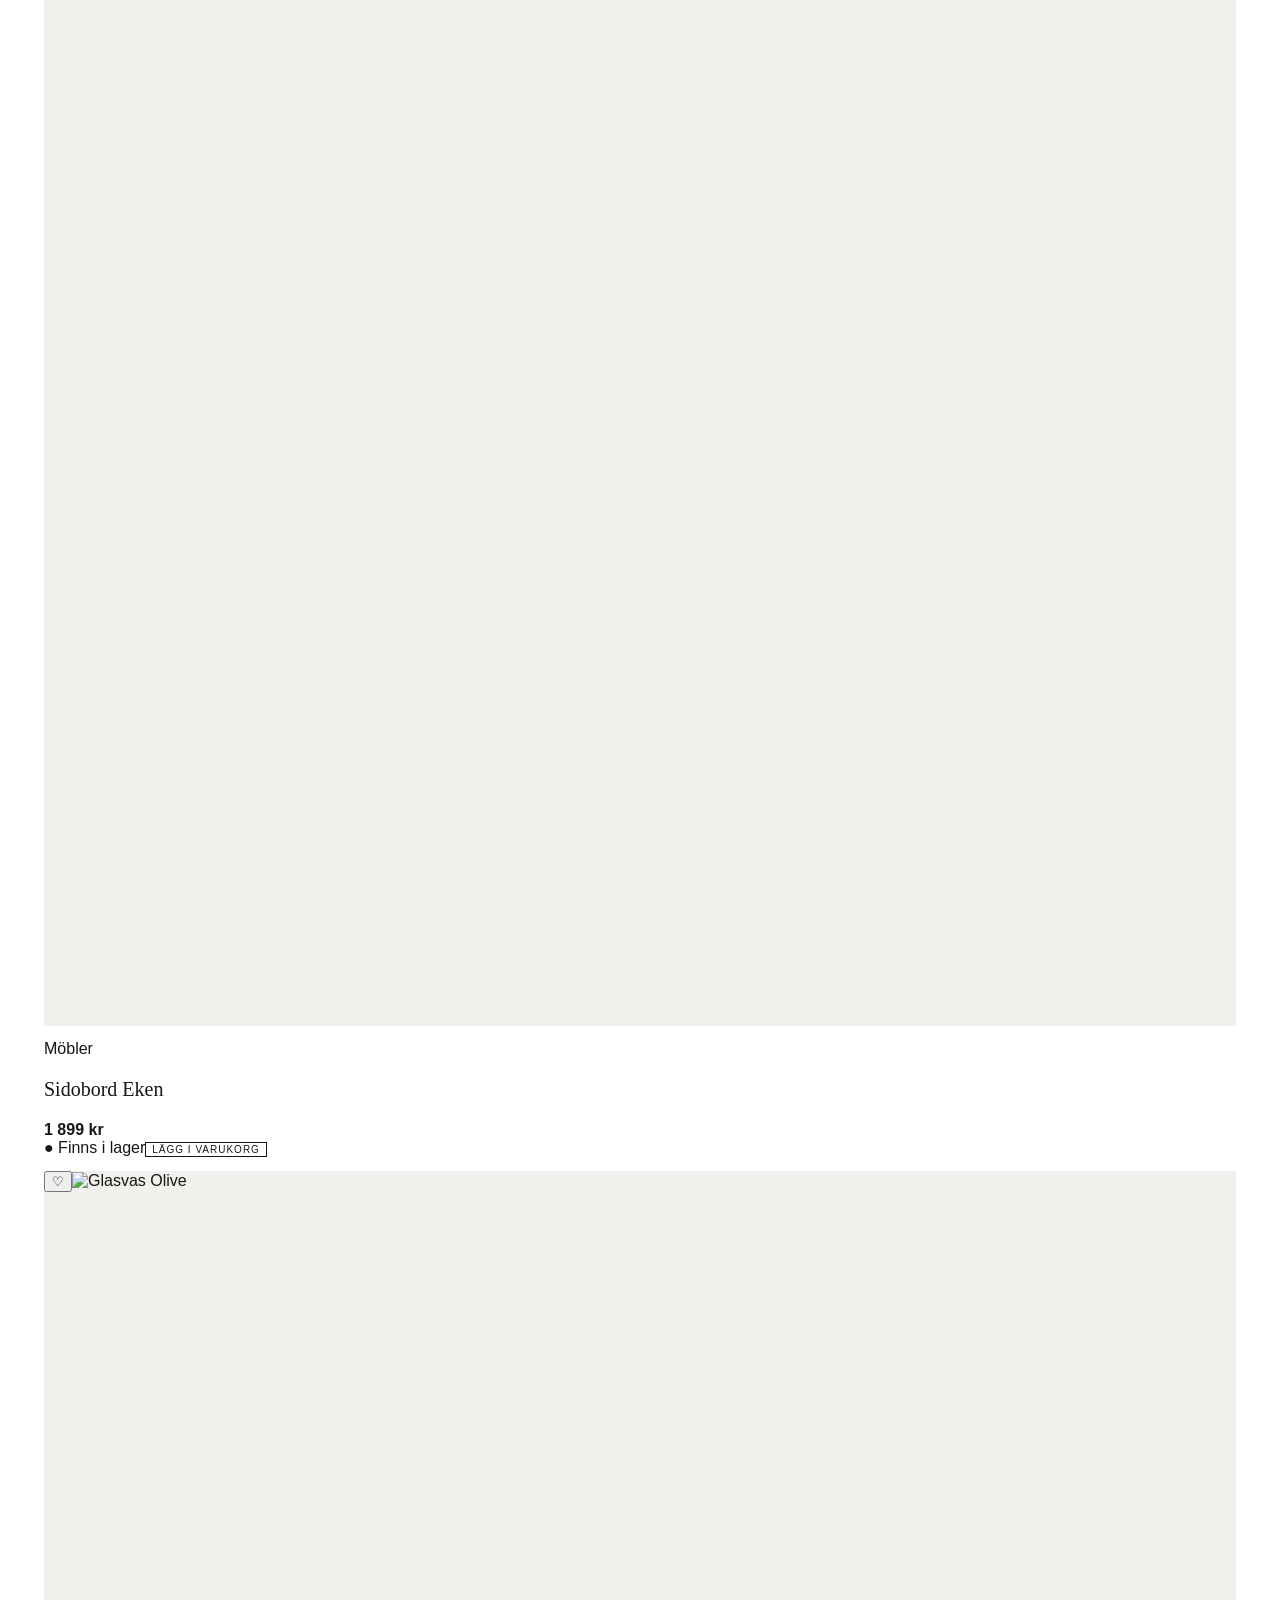
==== commit 8b03c323: "Align product catalog with editorial storefront theme" ====
--- a/produkter/index.html
+++ b/produkter/index.html
@@ -1 +1,593 @@
-<!DOCTYPE html><html lang="sv"><head><meta charSet="utf-8"/><meta name="viewport" content="width=device-width, initial-scale=1"/><link rel="preload" as="image" href="https://images.unsplash.com/photo-1612196808214-b8e1d6145a8c?auto=format&amp;fit=crop&amp;w=700&amp;q=85"/><link rel="preload" as="image" href="https://images.unsplash.com/photo-1584100936595-c0654b55a2e2?auto=format&amp;fit=crop&amp;w=700&amp;q=85"/><link rel="preload" as="image" href="https://images.unsplash.com/photo-1603006905003-be475563bc59?auto=format&amp;fit=crop&amp;w=700&amp;q=85"/><link rel="preload" as="image" href="https://images.unsplash.com/photo-1610701596007-11502861dcfa?auto=format&amp;fit=crop&amp;w=700&amp;q=85"/><link rel="preload" as="image" href="https://images.unsplash.com/photo-1583845112203-454c2254ed0e?auto=format&amp;fit=crop&amp;w=700&amp;q=85"/><link rel="preload" as="image" href="https://images.unsplash.com/photo-1507473885765-e6ed057f782c?auto=format&amp;fit=crop&amp;w=700&amp;q=85"/><link rel="preload" as="image" href="https://images.unsplash.com/photo-1578749556568-bc2c40e68b61?auto=format&amp;fit=crop&amp;w=700&amp;q=85"/><link rel="preload" as="image" href="https://images.unsplash.com/photo-1602523961358-f9f03dd557db?auto=format&amp;fit=crop&amp;w=700&amp;q=85"/><link rel="preload" as="image" href="https://images.unsplash.com/photo-1532372320572-cda25653a694?auto=format&amp;fit=crop&amp;w=700&amp;q=85"/><link rel="preload" as="image" href="https://images.unsplash.com/photo-1616486338812-3dadae4b4ace?auto=format&amp;fit=crop&amp;w=700&amp;q=85"/><link rel="stylesheet" href="/magasin23/_next/static/chunks/049ueslvs466i.css" data-precedence="next"/><link rel="preload" as="script" fetchPriority="low" href="/magasin23/_next/static/chunks/15xrurgzs99gv.js"/><script src="/magasin23/_next/static/chunks/0dgq26a5_oy.a.js" async=""></script><script src="/magasin23/_next/static/chunks/07lhk_q6pmm3r.js" async=""></script><script src="/magasin23/_next/static/chunks/0gc7djio5cl3v.js" async=""></script><script src="/magasin23/_next/static/chunks/turbopack-0.0emc3esr5y_.js" async=""></script><script src="/magasin23/_next/static/chunks/01xlw8hd842-c.js" async=""></script><script src="/magasin23/_next/static/chunks/0d3shmwh5_nmn.js" async=""></script><script src="/magasin23/_next/static/chunks/176ds5u_slijk.js" async=""></script><link rel="preload" as="image" href="https://images.unsplash.com/photo-1603199506016-b9a594b593c0?auto=format&amp;fit=crop&amp;w=700&amp;q=85"/><link rel="preload" as="image" href="https://images.unsplash.com/photo-1608755728617-aefab37d2edd?auto=format&amp;fit=crop&amp;w=700&amp;q=85"/><title>Magasin 23 Webshop Demo</title><meta name="description" content="Handplockad inredning, textilier och presenter i Ulricehamn."/><meta property="og:title" content="Magasin 23"/><meta property="og:description" content="Vackra ting för hem med känsla."/><meta property="og:image" content="http://localhost:3000/og.png"/><meta name="twitter:card" content="summary_large_image"/><meta name="twitter:title" content="Magasin 23"/><meta name="twitter:description" content="Vackra ting för hem med känsla."/><meta name="twitter:image" content="http://localhost:3000/og.png"/><script src="/magasin23/_next/static/chunks/03~yq9q893hmn.js" noModule=""></script></head><body><div hidden=""><!--$--><!--/$--></div><div class="announcement">FRI FRAKT ÖVER 799 KR　•　BETALA MED KLARNA　•　HÄMTA GRATIS I BUTIK</div><div class="mainHeader"><a class="brand" href="/magasin23/"><span>MAGASIN</span><b>23</b><small>ULRICEHAMN</small></a><a class="globalSearch" href="/magasin23/produkter/"><span>⌕</span><span>Sök produkter, kategorier och inspiration...</span></a><div class="actions"><button aria-label="Favoriter">♡</button><button class="cartButton" aria-label="Varukorg"><span>Varukorg</span><b>0</b></button></div></div><nav class="shopNav"><a href="/magasin23/produkter/"><b>Alla produkter</b></a><a href="/magasin23/produkter/">Nyheter</a><a class="saleLink" href="/magasin23/produkter/">Kampanj</a><a href="/magasin23/produkter/">Inredning</a><a href="/magasin23/produkter/">Textilier</a><a href="/magasin23/produkter/">Kök &amp; dukning</a><a href="/magasin23/produkter/">Presenter</a><a href="/#butiken">Om butiken</a></nav><main><section class="catalogHero"><span class="eyebrow">MAGASIN 23</span><h1>Alla produkter</h1><p>Upptäck handplockad inredning, vackra presenter och detaljer som gör hemmet personligt.</p></section><div class="toolbar"><label class="search"><b>⌕</b><input placeholder="Sök bland produkter..." value=""/></label><button class="filterToggle">Filter </button><label class="sort">Sortera: <select><option value="featured" selected="">Utvalda</option><option value="new">Nyheter</option><option value="low">Lägsta pris</option><option value="high">Högsta pris</option></select></label></div><div class="catalogLayout"><aside class="filters"><div class="filterHead"><h2>Filtrera</h2><button>Rensa allt</button></div><div class="filterGroup"><h3>Kategori</h3><label><input type="radio" checked=""/><span>Alla</span><small>12</small></label><label><input type="radio"/><span>Inredningsdetaljer</span><small>3</small></label><label><input type="radio"/><span>Textilier</span><small>2</small></label><label><input type="radio"/><span>Kök &amp; dukning</span><small>3</small></label><label><input type="radio"/><span>Belysning</span><small>1</small></label><label><input type="radio"/><span>Presenter</span><small>2</small></label><label><input type="radio"/><span>Möbler</span><small>1</small></label></div><div class="filterGroup"><h3>Pris upp till</h3><input class="range" type="range" min="200" max="2000" step="100" value="2000"/><div class="rangeValues"><span>0 kr</span><strong>2 000<!-- --> kr</strong></div></div></aside><section class="results"><div class="resultsHead"><p><strong>12</strong> produkter</p><div class="chips"></div></div><div class="catalogGrid"><article class="product"><div class="productImage"><span class="badge ">NYHET</span><button class="heart" aria-label="Spara Vas Alba">♡</button><img src="https://images.unsplash.com/photo-1612196808214-b8e1d6145a8c?auto=format&amp;fit=crop&amp;w=700&amp;q=85" alt="Vas Alba"/></div><div class="productDetails"><span class="productCategory">Inredningsdetaljer</span><h3>Vas Alba</h3><div class="priceRow"><strong class="">349<!-- --> kr</strong></div><span class="stock">● Finns i lager</span><button class="addButton">Lägg i varukorg</button></div></article><article class="product"><div class="productImage"><span class="badge saleBadge">-20%</span><button class="heart" aria-label="Spara Kuddfodral Sienna">♡</button><img src="https://images.unsplash.com/photo-1584100936595-c0654b55a2e2?auto=format&amp;fit=crop&amp;w=700&amp;q=85" alt="Kuddfodral Sienna"/></div><div class="productDetails"><span class="productCategory">Textilier</span><h3>Kuddfodral Sienna</h3><div class="priceRow"><strong class="salePrice">249<!-- --> kr</strong><del>319<!-- --> kr</del></div><span class="stock">● Finns i lager</span><button class="addButton">Lägg i varukorg</button></div></article><article class="product"><div class="productImage"><button class="heart" aria-label="Spara Ljusstake Sand">♡</button><img src="https://images.unsplash.com/photo-1603006905003-be475563bc59?auto=format&amp;fit=crop&amp;w=700&amp;q=85" alt="Ljusstake Sand"/></div><div class="productDetails"><span class="productCategory">Inredningsdetaljer</span><h3>Ljusstake Sand</h3><div class="priceRow"><strong class="">289<!-- --> kr</strong></div><span class="stock">● Finns i lager</span><button class="addButton">Lägg i varukorg</button></div></article><article class="product"><div class="productImage"><span class="badge saleBadge">-25%</span><button class="heart" aria-label="Spara Keramikskål Dune">♡</button><img src="https://images.unsplash.com/photo-1610701596007-11502861dcfa?auto=format&amp;fit=crop&amp;w=700&amp;q=85" alt="Keramikskål Dune"/></div><div class="productDetails"><span class="productCategory">Kök &amp; dukning</span><h3>Keramikskål Dune</h3><div class="priceRow"><strong class="salePrice">399<!-- --> kr</strong><del>529<!-- --> kr</del></div><span class="stock">● Finns i lager</span><button class="addButton">Lägg i varukorg</button></div></article><article class="product"><div class="productImage"><button class="heart" aria-label="Spara Pläd Linnea">♡</button><img src="https://images.unsplash.com/photo-1583845112203-454c2254ed0e?auto=format&amp;fit=crop&amp;w=700&amp;q=85" alt="Pläd Linnea"/></div><div class="productDetails"><span class="productCategory">Textilier</span><h3>Pläd Linnea</h3><div class="priceRow"><strong class="">699<!-- --> kr</strong></div><span class="stock">● Finns i lager</span><button class="addButton">Lägg i varukorg</button></div></article><article class="product"><div class="productImage"><button class="heart" aria-label="Spara Bordslampa Noma">♡</button><img src="https://images.unsplash.com/photo-1507473885765-e6ed057f782c?auto=format&amp;fit=crop&amp;w=700&amp;q=85" alt="Bordslampa Noma"/></div><div class="productDetails"><span class="productCategory">Belysning</span><h3>Bordslampa Noma</h3><div class="priceRow"><strong class="">1 299<!-- --> kr</strong></div><span class="stock">● Finns i lager</span><button class="addButton">Lägg i varukorg</button></div></article><article class="product"><div class="productImage"><span class="badge saleBadge">-15%</span><button class="heart" aria-label="Spara Serveringsfat Terra">♡</button><img src="https://images.unsplash.com/photo-1578749556568-bc2c40e68b61?auto=format&amp;fit=crop&amp;w=700&amp;q=85" alt="Serveringsfat Terra"/></div><div class="productDetails"><span class="productCategory">Kök &amp; dukning</span><h3>Serveringsfat Terra</h3><div class="priceRow"><strong class="salePrice">449<!-- --> kr</strong><del>529<!-- --> kr</del></div><span class="stock">● Finns i lager</span><button class="addButton">Lägg i varukorg</button></div></article><article class="product"><div class="productImage"><button class="heart" aria-label="Spara Doftljus Amber">♡</button><img src="https://images.unsplash.com/photo-1602523961358-f9f03dd557db?auto=format&amp;fit=crop&amp;w=700&amp;q=85" alt="Doftljus Amber"/></div><div class="productDetails"><span class="productCategory">Presenter</span><h3>Doftljus Amber</h3><div class="priceRow"><strong class="">219<!-- --> kr</strong></div><span class="stock">● Finns i lager</span><button class="addButton">Lägg i varukorg</button></div></article><article class="product"><div class="productImage"><button class="heart" aria-label="Spara Sidobord Eken">♡</button><img src="https://images.unsplash.com/photo-1532372320572-cda25653a694?auto=format&amp;fit=crop&amp;w=700&amp;q=85" alt="Sidobord Eken"/></div><div class="productDetails"><span class="productCategory">Möbler</span><h3>Sidobord Eken</h3><div class="priceRow"><strong class="">1 899<!-- --> kr</strong></div><span class="stock">● Finns i lager</span><button class="addButton">Lägg i varukorg</button></div></article><article class="product"><div class="productImage"><button class="heart" aria-label="Spara Glasvas Olive">♡</button><img src="https://images.unsplash.com/photo-1616486338812-3dadae4b4ace?auto=format&amp;fit=crop&amp;w=700&amp;q=85" alt="Glasvas Olive"/></div><div class="productDetails"><span class="productCategory">Inredningsdetaljer</span><h3>Glasvas Olive</h3><div class="priceRow"><strong class="">329<!-- --> kr</strong></div><span class="stock">● Finns i lager</span><button class="addButton">Lägg i varukorg</button></div></article><article class="product"><div class="productImage"><button class="heart" aria-label="Spara Linneservett Oat">♡</button><img src="https://images.unsplash.com/photo-1603199506016-b9a594b593c0?auto=format&amp;fit=crop&amp;w=700&amp;q=85" alt="Linneservett Oat"/></div><div class="productDetails"><span class="productCategory">Kök &amp; dukning</span><h3>Linneservett Oat</h3><div class="priceRow"><strong class="">129<!-- --> kr</strong></div><span class="stock">● Finns i lager</span><button class="addButton">Lägg i varukorg</button></div></article><article class="product"><div class="productImage"><span class="badge ">GÅVOTIPS</span><button class="heart" aria-label="Spara Presentask Lugn">♡</button><img src="https://images.unsplash.com/photo-1608755728617-aefab37d2edd?auto=format&amp;fit=crop&amp;w=700&amp;q=85" alt="Presentask Lugn"/></div><div class="productDetails"><span class="productCategory">Presenter</span><h3>Presentask Lugn</h3><div class="priceRow"><strong class="">549<!-- --> kr</strong></div><span class="stock">● Finns i lager</span><button class="addButton">Lägg i varukorg</button></div></article></div></section></div></main><footer id="kontakt"><div><div class="brand footerBrand"><span>MAGASIN</span><b>23</b><small>ULRICEHAMN</small></div><p>Personlig inredning och handplockade ting<br/>i hjärtat av Ulricehamn.</p></div><div><h4>Besök oss</h4><p>Storgatan 22<br/>523 30 Ulricehamn</p><p>Mån–fre 11–18<br/>Lördag 10–14</p></div><div><h4>Hjälp &amp; inspiration</h4><a href="/magasin23/produkter/">Alla produkter</a><a href="#">Leverans &amp; retur</a><a href="#">Kontakta oss</a></div><div><h4>Följ Magasin 23</h4><a href="https://www.instagram.com/magasin_23/">Instagram ↗</a><a href="#">Facebook ↗</a><p class="demo">Konceptdemo – uppgifter och produkter är exempel.</p></div></footer><!--$--><!--/$--><script src="/magasin23/_next/static/chunks/15xrurgzs99gv.js" id="_R_" async=""></script><script>(self.__next_f=self.__next_f||[]).push([0])</script><script>self.__next_f.push([1,"1:\"$Sreact.fragment\"\n2:I[39756,[\"/magasin23/_next/static/chunks/01xlw8hd842-c.js\",\"/magasin23/_next/static/chunks/0d3shmwh5_nmn.js\"],\"default\"]\n3:I[37457,[\"/magasin23/_next/static/chunks/01xlw8hd842-c.js\",\"/magasin23/_next/static/chunks/0d3shmwh5_nmn.js\"],\"default\"]\n4:I[47257,[\"/magasin23/_next/static/chunks/01xlw8hd842-c.js\",\"/magasin23/_next/static/chunks/0d3shmwh5_nmn.js\"],\"ClientPageRoot\"]\n5:I[13633,[\"/magasin23/_next/static/chunks/01xlw8hd842-c.js\",\"/magasin23/_next/static/chunks/0d3shmwh5_nmn.js\",\"/magasin23/_next/static/chunks/176ds5u_slijk.js\"],\"default\"]\n8:I[97367,[\"/magasin23/_next/static/chunks/01xlw8hd842-c.js\",\"/magasin23/_next/static/chunks/0d3shmwh5_nmn.js\"],\"OutletBoundary\"]\n9:\"$Sreact.suspense\"\nc:I[97367,[\"/magasin23/_next/static/chunks/01xlw8hd842-c.js\",\"/magasin23/_next/static/chunks/0d3shmwh5_nmn.js\"],\"ViewportBoundary\"]\ne:I[97367,[\"/magasin23/_next/static/chunks/01xlw8hd842-c.js\",\"/magasin23/_next/static/chunks/0d3shmwh5_nmn.js\"],\"MetadataBoundary\"]\n10:I[68027,[\"/magasin23/_next/static/chunks/01xlw8hd842-c.js\",\"/magasin23/_next/static/chunks/0d3shmwh5_nmn.js\"],\"default\",1]\n:HL[\"/magasin23/_next/static/chunks/049ueslvs466i.css\",\"style\"]\n"])</script><script>self.__next_f.push([1,"0:{\"P\":null,\"c\":[\"\",\"produkter\",\"\"],\"q\":\"\",\"i\":false,\"f\":[[[\"\",{\"children\":[\"produkter\",{\"children\":[\"__PAGE__\",{}]}]},\"$undefined\",\"$undefined\",16],[[\"$\",\"$1\",\"c\",{\"children\":[[[\"$\",\"link\",\"0\",{\"rel\":\"stylesheet\",\"href\":\"/magasin23/_next/static/chunks/049ueslvs466i.css\",\"precedence\":\"next\",\"crossOrigin\":\"$undefined\",\"nonce\":\"$undefined\"}],[\"$\",\"script\",\"script-0\",{\"src\":\"/magasin23/_next/static/chunks/01xlw8hd842-c.js\",\"async\":true,\"nonce\":\"$undefined\"}],[\"$\",\"script\",\"script-1\",{\"src\":\"/magasin23/_next/static/chunks/0d3shmwh5_nmn.js\",\"async\":true,\"nonce\":\"$undefined\"}]],[\"$\",\"html\",null,{\"lang\":\"sv\",\"children\":[\"$\",\"body\",null,{\"children\":[\"$\",\"$L2\",null,{\"parallelRouterKey\":\"children\",\"error\":\"$undefined\",\"errorStyles\":\"$undefined\",\"errorScripts\":\"$undefined\",\"template\":[\"$\",\"$L3\",null,{}],\"templateStyles\":\"$undefined\",\"templateScripts\":\"$undefined\",\"notFound\":[[[\"$\",\"title\",null,{\"children\":\"404: This page could not be found.\"}],[\"$\",\"div\",null,{\"style\":{\"fontFamily\":\"system-ui,\\\"Segoe UI\\\",Roboto,Helvetica,Arial,sans-serif,\\\"Apple Color Emoji\\\",\\\"Segoe UI Emoji\\\"\",\"height\":\"100vh\",\"textAlign\":\"center\",\"display\":\"flex\",\"flexDirection\":\"column\",\"alignItems\":\"center\",\"justifyContent\":\"center\"},\"children\":[\"$\",\"div\",null,{\"children\":[[\"$\",\"style\",null,{\"dangerouslySetInnerHTML\":{\"__html\":\"body{color:#000;background:#fff;margin:0}.next-error-h1{border-right:1px solid rgba(0,0,0,.3)}@media (prefers-color-scheme:dark){body{color:#fff;background:#000}.next-error-h1{border-right:1px solid rgba(255,255,255,.3)}}\"}}],[\"$\",\"h1\",null,{\"className\":\"next-error-h1\",\"style\":{\"display\":\"inline-block\",\"margin\":\"0 20px 0 0\",\"padding\":\"0 23px 0 0\",\"fontSize\":24,\"fontWeight\":500,\"verticalAlign\":\"top\",\"lineHeight\":\"49px\"},\"children\":404}],[\"$\",\"div\",null,{\"style\":{\"display\":\"inline-block\"},\"children\":[\"$\",\"h2\",null,{\"style\":{\"fontSize\":14,\"fontWeight\":400,\"lineHeight\":\"49px\",\"margin\":0},\"children\":\"This page could not be found.\"}]}]]}]}]],[]],\"forbidden\":\"$undefined\",\"unauthorized\":\"$undefined\"}]}]}]]}],{\"children\":[[\"$\",\"$1\",\"c\",{\"children\":[null,[\"$\",\"$L2\",null,{\"parallelRouterKey\":\"children\",\"error\":\"$undefined\",\"errorStyles\":\"$undefined\",\"errorScripts\":\"$undefined\",\"template\":[\"$\",\"$L3\",null,{}],\"templateStyles\":\"$undefined\",\"templateScripts\":\"$undefined\",\"notFound\":\"$undefined\",\"forbidden\":\"$undefined\",\"unauthorized\":\"$undefined\"}]]}],{\"children\":[[\"$\",\"$1\",\"c\",{\"children\":[[\"$\",\"$L4\",null,{\"Component\":\"$5\",\"serverProvidedParams\":{\"searchParams\":{},\"params\":{},\"promises\":[\"$@6\",\"$@7\"]}}],[[\"$\",\"script\",\"script-0\",{\"src\":\"/magasin23/_next/static/chunks/176ds5u_slijk.js\",\"async\":true,\"nonce\":\"$undefined\"}]],[\"$\",\"$L8\",null,{\"children\":[\"$\",\"$9\",null,{\"name\":\"Next.MetadataOutlet\",\"children\":\"$@a\"}]}]]}],{},null,false,null]},null,false,\"$@b\"]},null,false,null],[\"$\",\"$1\",\"h\",{\"children\":[null,[\"$\",\"$Lc\",null,{\"children\":\"$Ld\"}],[\"$\",\"div\",null,{\"hidden\":true,\"children\":[\"$\",\"$Le\",null,{\"children\":[\"$\",\"$9\",null,{\"name\":\"Next.Metadata\",\"children\":\"$Lf\"}]}]}],null]}],false]],\"m\":\"$undefined\",\"G\":[\"$10\",[[\"$\",\"link\",\"0\",{\"rel\":\"stylesheet\",\"href\":\"/magasin23/_next/static/chunks/049ueslvs466i.css\",\"precedence\":\"next\",\"crossOrigin\":\"$undefined\",\"nonce\":\"$undefined\"}]]],\"S\":true,\"h\":null,\"s\":\"$undefined\",\"l\":\"$undefined\",\"p\":\"$undefined\",\"d\":\"$undefined\",\"b\":\"rBa_lv5PLv6zTCeHZdKcu\"}\n"])</script><script>self.__next_f.push([1,"11:[]\nb:\"$W11\"\n6:{}\n7:\"$0:f:0:1:1:children:1:children:0:props:children:0:props:serverProvidedParams:params\"\n"])</script><script>self.__next_f.push([1,"d:[[\"$\",\"meta\",\"0\",{\"charSet\":\"utf-8\"}],[\"$\",\"meta\",\"1\",{\"name\":\"viewport\",\"content\":\"width=device-width, initial-scale=1\"}]]\n"])</script><script>self.__next_f.push([1,"a:null\nf:[[\"$\",\"title\",\"0\",{\"children\":\"Magasin 23 Webshop Demo\"}],[\"$\",\"meta\",\"1\",{\"name\":\"description\",\"content\":\"Handplockad inredning, textilier och presenter i Ulricehamn.\"}],[\"$\",\"meta\",\"2\",{\"property\":\"og:title\",\"content\":\"Magasin 23\"}],[\"$\",\"meta\",\"3\",{\"property\":\"og:description\",\"content\":\"Vackra ting för hem med känsla.\"}],[\"$\",\"meta\",\"4\",{\"property\":\"og:image\",\"content\":\"http://localhost:3000/og.png\"}],[\"$\",\"meta\",\"5\",{\"name\":\"twitter:card\",\"content\":\"summary_large_image\"}],[\"$\",\"meta\",\"6\",{\"name\":\"twitter:title\",\"content\":\"Magasin 23\"}],[\"$\",\"meta\",\"7\",{\"name\":\"twitter:description\",\"content\":\"Vackra ting för hem med känsla.\"}],[\"$\",\"meta\",\"8\",{\"name\":\"twitter:image\",\"content\":\"http://localhost:3000/og.png\"}]]\n"])</script></body></html>+<!doctype html>
+<html lang="sv">
+  <head>
+    <meta charset="utf-8" />
+    <meta name="viewport" content="width=device-width, initial-scale=1" />
+    <link
+      rel="preload"
+      as="image"
+      href="https://images.unsplash.com/photo-1612196808214-b8e1d6145a8c?auto=format&amp;fit=crop&amp;w=700&amp;q=85"
+    />
+    <link
+      rel="preload"
+      as="image"
+      href="https://images.unsplash.com/photo-1584100936595-c0654b55a2e2?auto=format&amp;fit=crop&amp;w=700&amp;q=85"
+    />
+    <link
+      rel="preload"
+      as="image"
+      href="https://images.unsplash.com/photo-1603006905003-be475563bc59?auto=format&amp;fit=crop&amp;w=700&amp;q=85"
+    />
+    <link
+      rel="preload"
+      as="image"
+      href="https://images.unsplash.com/photo-1610701596007-11502861dcfa?auto=format&amp;fit=crop&amp;w=700&amp;q=85"
+    />
+    <link
+      rel="preload"
+      as="image"
+      href="https://images.unsplash.com/photo-1583845112203-454c2254ed0e?auto=format&amp;fit=crop&amp;w=700&amp;q=85"
+    />
+    <link
+      rel="preload"
+      as="image"
+      href="https://images.unsplash.com/photo-1507473885765-e6ed057f782c?auto=format&amp;fit=crop&amp;w=700&amp;q=85"
+    />
+    <link
+      rel="preload"
+      as="image"
+      href="https://images.unsplash.com/photo-1578749556568-bc2c40e68b61?auto=format&amp;fit=crop&amp;w=700&amp;q=85"
+    />
+    <link
+      rel="preload"
+      as="image"
+      href="https://images.unsplash.com/photo-1602523961358-f9f03dd557db?auto=format&amp;fit=crop&amp;w=700&amp;q=85"
+    />
+    <link
+      rel="preload"
+      as="image"
+      href="https://images.unsplash.com/photo-1532372320572-cda25653a694?auto=format&amp;fit=crop&amp;w=700&amp;q=85"
+    />
+    <link
+      rel="preload"
+      as="image"
+      href="https://images.unsplash.com/photo-1616486338812-3dadae4b4ace?auto=format&amp;fit=crop&amp;w=700&amp;q=85"
+    />
+    <link
+      rel="stylesheet"
+      href="/magasin23/_next/static/chunks/049ueslvs466i.css"
+      data-precedence="next"
+    />
+    <link
+      rel="preload"
+      as="script"
+      fetchpriority="low"
+      href="/magasin23/_next/static/chunks/15xrurgzs99gv.js"
+    />
+    <script
+      src="/magasin23/_next/static/chunks/0dgq26a5_oy.a.js"
+      async=""
+    ></script>
+    <script
+      src="/magasin23/_next/static/chunks/07lhk_q6pmm3r.js"
+      async=""
+    ></script>
+    <script
+      src="/magasin23/_next/static/chunks/0gc7djio5cl3v.js"
+      async=""
+    ></script>
+    <script
+      src="/magasin23/_next/static/chunks/turbopack-0.0emc3esr5y_.js"
+      async=""
+    ></script>
+    <script
+      src="/magasin23/_next/static/chunks/01xlw8hd842-c.js"
+      async=""
+    ></script>
+    <script
+      src="/magasin23/_next/static/chunks/0d3shmwh5_nmn.js"
+      async=""
+    ></script>
+    <script
+      src="/magasin23/_next/static/chunks/176ds5u_slijk.js"
+      async=""
+    ></script>
+    <link
+      rel="preload"
+      as="image"
+      href="https://images.unsplash.com/photo-1603199506016-b9a594b593c0?auto=format&amp;fit=crop&amp;w=700&amp;q=85"
+    />
+    <link
+      rel="preload"
+      as="image"
+      href="https://images.unsplash.com/photo-1608755728617-aefab37d2edd?auto=format&amp;fit=crop&amp;w=700&amp;q=85"
+    />
+    <title>Magasin 23 Webshop Demo</title>
+    <meta
+      name="description"
+      content="Handplockad inredning, textilier och presenter i Ulricehamn."
+    />
+    <meta property="og:title" content="Magasin 23" />
+    <meta property="og:description" content="Vackra ting för hem med känsla." />
+    <meta property="og:image" content="http://localhost:3000/og.png" />
+    <meta name="twitter:card" content="summary_large_image" />
+    <meta name="twitter:title" content="Magasin 23" />
+    <meta
+      name="twitter:description"
+      content="Vackra ting för hem med känsla."
+    />
+    <meta name="twitter:image" content="http://localhost:3000/og.png" />
+    <script
+      src="/magasin23/_next/static/chunks/03~yq9q893hmn.js"
+      nomodule=""
+    ></script>
+    <style>
+      :root{--ink:#171713;--cream:#f3efe7;--wine:#7d2d32;--line:#ddd8cf}
+      body{color:var(--ink);font-family:Arial,Helvetica,sans-serif;background:#fff}
+      .announcement{background:var(--ink);font-size:11px;letter-spacing:.14em;padding:10px}
+      .mainHeader{max-width:1440px;margin:auto;padding:20px 36px 14px;display:grid;grid-template-columns:1fr 2fr 1fr;align-items:center;gap:28px}
+      .brand{font-family:Georgia,serif;letter-spacing:.08em}.brand span,.brand b{display:inline;font-size:29px}.brand b{font-style:italic;margin-left:8px}.brand small{display:block;font-family:Arial,sans-serif;font-size:8px;letter-spacing:.2em;margin-top:3px}
+      .globalSearch{border:0;border-bottom:1px solid var(--ink);border-radius:0;background:transparent;padding:12px 2px}
+      .shopNav{border-color:var(--line);gap:30px;padding:14px;font-size:11px;text-transform:uppercase;letter-spacing:.1em}
+      .catalogHero{background:var(--cream);padding:70px 36px;text-align:center}.catalogHero h1{font:400 clamp(44px,6vw,76px) Georgia,serif;margin:12px 0}.catalogHero p{max-width:620px;margin:auto;line-height:1.65}
+      .toolbar,.catalogLayout{max-width:1440px;margin-inline:auto}.toolbar{border-color:var(--line);padding-inline:36px}.catalogLayout{padding:35px 36px 80px;gap:45px}
+      .filters{border-color:var(--line)}.filterGroup h3,.filterHead h2{font-family:Georgia,serif}.catalogGrid{gap:32px 18px}
+      .product{background:transparent;border:0;border-radius:0;box-shadow:none}.productImage{border-radius:0;background:#f1f0ed;aspect-ratio:4/5}.productDetails{padding:14px 0}.productDetails h3{font:400 20px Georgia,serif}.addButton{border-radius:0;background:#fff;color:var(--ink);border:1px solid var(--ink);text-transform:uppercase;font-size:10px;letter-spacing:.1em}.addButton:hover{background:var(--ink);color:#fff}.badge{border-radius:0;background:#fff;color:var(--ink)}.saleBadge,.salePrice,.saleLink{color:var(--wine)}
+      footer{background:var(--ink)}
+      @media(max-width:800px){.mainHeader{grid-template-columns:1fr auto;padding:15px}.brand span,.brand b{font-size:23px}.globalSearch{grid-row:2;grid-column:1/-1}.shopNav{justify-content:flex-start;overflow:auto;white-space:nowrap}.catalogHero{padding:50px 18px}.toolbar{padding-inline:16px}.catalogLayout{padding:25px 16px 60px}.catalogGrid{grid-template-columns:repeat(2,1fr);gap:28px 10px}.productImage{aspect-ratio:3/4}.productDetails h3{font-size:17px}}
+    </style>
+  </head>
+  <body>
+    <div hidden=""><!--$--><!--/$--></div>
+    <div class="announcement">
+      FRI FRAKT ÖVER 799 KR　•　BETALA MED KLARNA　•　HÄMTA GRATIS I BUTIK
+    </div>
+    <div class="mainHeader">
+      <a class="brand" href="/magasin23/"
+        ><span>MAGASIN</span><b>23</b><small>ULRICEHAMN</small></a
+      ><a class="globalSearch" href="/magasin23/produkter/"
+        ><span>⌕</span
+        ><span>Sök produkter, kategorier och inspiration...</span></a
+      >
+      <div class="actions">
+        <button aria-label="Favoriter">♡</button
+        ><button class="cartButton" aria-label="Varukorg">
+          <span>Varukorg</span><b>0</b>
+        </button>
+      </div>
+    </div>
+    <nav class="shopNav">
+      <a href="/magasin23/produkter/"><b>Alla produkter</b></a
+      ><a href="/magasin23/produkter/">Nyheter</a
+      ><a class="saleLink" href="/magasin23/produkter/">Kampanj</a
+      ><a href="/magasin23/produkter/">Inredning</a
+      ><a href="/magasin23/produkter/">Textilier</a
+      ><a href="/magasin23/produkter/">Kök &amp; dukning</a
+      ><a href="/magasin23/produkter/">Presenter</a
+      ><a href="/#butiken">Om butiken</a>
+    </nav>
+    <main>
+      <section class="catalogHero">
+        <span class="eyebrow">MAGASIN 23</span>
+        <h1>Alla produkter</h1>
+        <p>
+          Utforska möbler, textilier, porslin, blommor och presenter från bland
+          andra Fondaco, Olsson &amp; Jensen, Artwood och Strömshaga.
+        </p>
+      </section>
+      <div class="toolbar">
+        <label class="search"
+          ><b>⌕</b
+          ><input placeholder="Sök bland produkter..." value="" /></label
+        ><button class="filterToggle">Filter</button
+        ><label class="sort"
+          >Sortera:
+          <select>
+            <option value="featured" selected="">Utvalda</option>
+            <option value="new">Nyheter</option>
+            <option value="low">Lägsta pris</option>
+            <option value="high">Högsta pris</option>
+          </select></label
+        >
+      </div>
+      <div class="catalogLayout">
+        <aside class="filters">
+          <div class="filterHead">
+            <h2>Filtrera</h2>
+            <button>Rensa allt</button>
+          </div>
+          <div class="filterGroup">
+            <h3>Kategori</h3>
+            <label
+              ><input type="radio" checked="" /><span>Alla</span
+              ><small>12</small></label
+            ><label
+              ><input type="radio" /><span>Inredningsdetaljer</span
+              ><small>3</small></label
+            ><label
+              ><input type="radio" /><span>Textilier</span
+              ><small>2</small></label
+            ><label
+              ><input type="radio" /><span>Kök &amp; dukning</span
+              ><small>3</small></label
+            ><label
+              ><input type="radio" /><span>Belysning</span
+              ><small>1</small></label
+            ><label
+              ><input type="radio" /><span>Presenter</span
+              ><small>2</small></label
+            ><label
+              ><input type="radio" /><span>Möbler</span><small>1</small></label
+            >
+          </div>
+          <div class="filterGroup">
+            <h3>Pris upp till</h3>
+            <input
+              class="range"
+              type="range"
+              min="200"
+              max="2000"
+              step="100"
+              value="2000"
+            />
+            <div class="rangeValues">
+              <span>0 kr</span
+              ><strong
+                >2 000<!-- -->
+                kr</strong
+              >
+            </div>
+          </div>
+        </aside>
+        <section class="results">
+          <div class="resultsHead">
+            <p><strong>12</strong> produkter</p>
+            <div class="chips"></div>
+          </div>
+          <div class="catalogGrid">
+            <article class="product">
+              <div class="productImage">
+                <span class="badge">NYHET</span
+                ><button class="heart" aria-label="Spara Vas Alba">♡</button
+                ><img
+                  src="https://images.unsplash.com/photo-1612196808214-b8e1d6145a8c?auto=format&amp;fit=crop&amp;w=700&amp;q=85"
+                  alt="Vas Alba"
+                />
+              </div>
+              <div class="productDetails">
+                <span class="productCategory">Inredningsdetaljer</span>
+                <h3>Vas Alba</h3>
+                <div class="priceRow">
+                  <strong class=""
+                    >349<!-- -->
+                    kr</strong
+                  >
+                </div>
+                <span class="stock">● Finns i lager</span
+                ><button class="addButton">Lägg i varukorg</button>
+              </div>
+            </article>
+            <article class="product">
+              <div class="productImage">
+                <span class="badge saleBadge">-20%</span
+                ><button class="heart" aria-label="Spara Kuddfodral Sienna">
+                  ♡</button
+                ><img
+                  src="https://images.unsplash.com/photo-1584100936595-c0654b55a2e2?auto=format&amp;fit=crop&amp;w=700&amp;q=85"
+                  alt="Kuddfodral Sienna"
+                />
+              </div>
+              <div class="productDetails">
+                <span class="productCategory">Textilier</span>
+                <h3>Kuddfodral Sienna</h3>
+                <div class="priceRow">
+                  <strong class="salePrice"
+                    >249<!-- -->
+                    kr</strong
+                  ><del
+                    >319<!-- -->
+                    kr</del
+                  >
+                </div>
+                <span class="stock">● Finns i lager</span
+                ><button class="addButton">Lägg i varukorg</button>
+              </div>
+            </article>
+            <article class="product">
+              <div class="productImage">
+                <button class="heart" aria-label="Spara Ljusstake Sand">
+                  ♡</button
+                ><img
+                  src="https://images.unsplash.com/photo-1603006905003-be475563bc59?auto=format&amp;fit=crop&amp;w=700&amp;q=85"
+                  alt="Ljusstake Sand"
+                />
+              </div>
+              <div class="productDetails">
+                <span class="productCategory">Inredningsdetaljer</span>
+                <h3>Ljusstake Sand</h3>
+                <div class="priceRow">
+                  <strong class=""
+                    >289<!-- -->
+                    kr</strong
+                  >
+                </div>
+                <span class="stock">● Finns i lager</span
+                ><button class="addButton">Lägg i varukorg</button>
+              </div>
+            </article>
+            <article class="product">
+              <div class="productImage">
+                <span class="badge saleBadge">-25%</span
+                ><button class="heart" aria-label="Spara Keramikskål Dune">
+                  ♡</button
+                ><img
+                  src="https://images.unsplash.com/photo-1610701596007-11502861dcfa?auto=format&amp;fit=crop&amp;w=700&amp;q=85"
+                  alt="Keramikskål Dune"
+                />
+              </div>
+              <div class="productDetails">
+                <span class="productCategory">Kök &amp; dukning</span>
+                <h3>Keramikskål Dune</h3>
+                <div class="priceRow">
+                  <strong class="salePrice"
+                    >399<!-- -->
+                    kr</strong
+                  ><del
+                    >529<!-- -->
+                    kr</del
+                  >
+                </div>
+                <span class="stock">● Finns i lager</span
+                ><button class="addButton">Lägg i varukorg</button>
+              </div>
+            </article>
+            <article class="product">
+              <div class="productImage">
+                <button class="heart" aria-label="Spara Pläd Linnea">♡</button
+                ><img
+                  src="https://images.unsplash.com/photo-1583845112203-454c2254ed0e?auto=format&amp;fit=crop&amp;w=700&amp;q=85"
+                  alt="Pläd Linnea"
+                />
+              </div>
+              <div class="productDetails">
+                <span class="productCategory">Textilier</span>
+                <h3>Pläd Linnea</h3>
+                <div class="priceRow">
+                  <strong class=""
+                    >699<!-- -->
+                    kr</strong
+                  >
+                </div>
+                <span class="stock">● Finns i lager</span
+                ><button class="addButton">Lägg i varukorg</button>
+              </div>
+            </article>
+            <article class="product">
+              <div class="productImage">
+                <button class="heart" aria-label="Spara Bordslampa Noma">
+                  ♡</button
+                ><img
+                  src="https://images.unsplash.com/photo-1507473885765-e6ed057f782c?auto=format&amp;fit=crop&amp;w=700&amp;q=85"
+                  alt="Bordslampa Noma"
+                />
+              </div>
+              <div class="productDetails">
+                <span class="productCategory">Belysning</span>
+                <h3>Bordslampa Noma</h3>
+                <div class="priceRow">
+                  <strong class=""
+                    >1 299<!-- -->
+                    kr</strong
+                  >
+                </div>
+                <span class="stock">● Finns i lager</span
+                ><button class="addButton">Lägg i varukorg</button>
+              </div>
+            </article>
+            <article class="product">
+              <div class="productImage">
+                <span class="badge saleBadge">-15%</span
+                ><button class="heart" aria-label="Spara Serveringsfat Terra">
+                  ♡</button
+                ><img
+                  src="https://images.unsplash.com/photo-1578749556568-bc2c40e68b61?auto=format&amp;fit=crop&amp;w=700&amp;q=85"
+                  alt="Serveringsfat Terra"
+                />
+              </div>
+              <div class="productDetails">
+                <span class="productCategory">Kök &amp; dukning</span>
+                <h3>Serveringsfat Terra</h3>
+                <div class="priceRow">
+                  <strong class="salePrice"
+                    >449<!-- -->
+                    kr</strong
+                  ><del
+                    >529<!-- -->
+                    kr</del
+                  >
+                </div>
+                <span class="stock">● Finns i lager</span
+                ><button class="addButton">Lägg i varukorg</button>
+              </div>
+            </article>
+            <article class="product">
+              <div class="productImage">
+                <button class="heart" aria-label="Spara Doftljus Amber">
+                  ♡</button
+                ><img
+                  src="https://images.unsplash.com/photo-1602523961358-f9f03dd557db?auto=format&amp;fit=crop&amp;w=700&amp;q=85"
+                  alt="Doftljus Amber"
+                />
+              </div>
+              <div class="productDetails">
+                <span class="productCategory">Presenter</span>
+                <h3>Doftljus Amber</h3>
+                <div class="priceRow">
+                  <strong class=""
+                    >219<!-- -->
+                    kr</strong
+                  >
+                </div>
+                <span class="stock">● Finns i lager</span
+                ><button class="addButton">Lägg i varukorg</button>
+              </div>
+            </article>
+            <article class="product">
+              <div class="productImage">
+                <button class="heart" aria-label="Spara Sidobord Eken">♡</button
+                ><img
+                  src="https://images.unsplash.com/photo-1532372320572-cda25653a694?auto=format&amp;fit=crop&amp;w=700&amp;q=85"
+                  alt="Sidobord Eken"
+                />
+              </div>
+              <div class="productDetails">
+                <span class="productCategory">Möbler</span>
+                <h3>Sidobord Eken</h3>
+                <div class="priceRow">
+                  <strong class=""
+                    >1 899<!-- -->
+                    kr</strong
+                  >
+                </div>
+                <span class="stock">● Finns i lager</span
+                ><button class="addButton">Lägg i varukorg</button>
+              </div>
+            </article>
+            <article class="product">
+              <div class="productImage">
+                <button class="heart" aria-label="Spara Glasvas Olive">♡</button
+                ><img
+                  src="https://images.unsplash.com/photo-1616486338812-3dadae4b4ace?auto=format&amp;fit=crop&amp;w=700&amp;q=85"
+                  alt="Glasvas Olive"
+                />
+              </div>
+              <div class="productDetails">
+                <span class="productCategory">Inredningsdetaljer</span>
+                <h3>Glasvas Olive</h3>
+                <div class="priceRow">
+                  <strong class=""
+                    >329<!-- -->
+                    kr</strong
+                  >
+                </div>
+                <span class="stock">● Finns i lager</span
+                ><button class="addButton">Lägg i varukorg</button>
+              </div>
+            </article>
+            <article class="product">
+              <div class="productImage">
+                <button class="heart" aria-label="Spara Linneservett Oat">
+                  ♡</button
+                ><img
+                  src="https://images.unsplash.com/photo-1603199506016-b9a594b593c0?auto=format&amp;fit=crop&amp;w=700&amp;q=85"
+                  alt="Linneservett Oat"
+                />
+              </div>
+              <div class="productDetails">
+                <span class="productCategory">Kök &amp; dukning</span>
+                <h3>Linneservett Oat</h3>
+                <div class="priceRow">
+                  <strong class=""
+                    >129<!-- -->
+                    kr</strong
+                  >
+                </div>
+                <span class="stock">● Finns i lager</span
+                ><button class="addButton">Lägg i varukorg</button>
+              </div>
+            </article>
+            <article class="product">
+              <div class="productImage">
+                <span class="badge">GÅVOTIPS</span
+                ><button class="heart" aria-label="Spara Presentask Lugn">
+                  ♡</button
+                ><img
+                  src="https://images.unsplash.com/photo-1608755728617-aefab37d2edd?auto=format&amp;fit=crop&amp;w=700&amp;q=85"
+                  alt="Presentask Lugn"
+                />
+              </div>
+              <div class="productDetails">
+                <span class="productCategory">Presenter</span>
+                <h3>Presentask Lugn</h3>
+                <div class="priceRow">
+                  <strong class=""
+                    >549<!-- -->
+                    kr</strong
+                  >
+                </div>
+                <span class="stock">● Finns i lager</span
+                ><button class="addButton">Lägg i varukorg</button>
+              </div>
+            </article>
+          </div>
+        </section>
+      </div>
+    </main>
+    <footer id="kontakt">
+      <div>
+        <div class="brand footerBrand">
+          <span>MAGASIN</span><b>23</b><small>ULRICEHAMN</small>
+        </div>
+        <p>
+          Personlig inredning och handplockade ting<br />i hjärtat av
+          Ulricehamn.
+        </p>
+      </div>
+      <div>
+        <h4>Besök oss</h4>
+        <p>Storgatan 22<br />523 30 Ulricehamn</p>
+        <p>Mån–fre 11–18<br />Lördag 10–14</p>
+      </div>
+      <div>
+        <h4>Hjälp &amp; inspiration</h4>
+        <a href="/magasin23/produkter/">Alla produkter</a
+        ><a href="#">Leverans &amp; retur</a><a href="#">Kontakta oss</a>
+      </div>
+      <div>
+        <h4>Följ Magasin 23</h4>
+        <a href="https://www.instagram.com/magasin_23/">Instagram ↗</a
+        ><a href="#">Facebook ↗</a>
+        <p class="demo">Konceptdemo – uppgifter och produkter är exempel.</p>
+      </div>
+    </footer>
+    <!--$--><!--/$-->
+    <script
+      src="/magasin23/_next/static/chunks/15xrurgzs99gv.js"
+      id="_R_"
+      async=""
+    ></script>
+    <script>
+      (self.__next_f = self.__next_f || []).push([0]);
+    </script>
+    <script>
+      self.__next_f.push([
+        1,
+        '1:"$Sreact.fragment"\n2:I[39756,["/magasin23/_next/static/chunks/01xlw8hd842-c.js","/magasin23/_next/static/chunks/0d3shmwh5_nmn.js"],"default"]\n3:I[37457,["/magasin23/_next/static/chunks/01xlw8hd842-c.js","/magasin23/_next/static/chunks/0d3shmwh5_nmn.js"],"default"]\n4:I[47257,["/magasin23/_next/static/chunks/01xlw8hd842-c.js","/magasin23/_next/static/chunks/0d3shmwh5_nmn.js"],"ClientPageRoot"]\n5:I[13633,["/magasin23/_next/static/chunks/01xlw8hd842-c.js","/magasin23/_next/static/chunks/0d3shmwh5_nmn.js","/magasin23/_next/static/chunks/176ds5u_slijk.js"],"default"]\n8:I[97367,["/magasin23/_next/static/chunks/01xlw8hd842-c.js","/magasin23/_next/static/chunks/0d3shmwh5_nmn.js"],"OutletBoundary"]\n9:"$Sreact.suspense"\nc:I[97367,["/magasin23/_next/static/chunks/01xlw8hd842-c.js","/magasin23/_next/static/chunks/0d3shmwh5_nmn.js"],"ViewportBoundary"]\ne:I[97367,["/magasin23/_next/static/chunks/01xlw8hd842-c.js","/magasin23/_next/static/chunks/0d3shmwh5_nmn.js"],"MetadataBoundary"]\n10:I[68027,["/magasin23/_next/static/chunks/01xlw8hd842-c.js","/magasin23/_next/static/chunks/0d3shmwh5_nmn.js"],"default",1]\n:HL["/magasin23/_next/static/chunks/049ueslvs466i.css","style"]\n',
+      ]);
+    </script>
+    <script>
+      self.__next_f.push([
+        1,
+        '0:{"P":null,"c":["","produkter",""],"q":"","i":false,"f":[[["",{"children":["produkter",{"children":["__PAGE__",{}]}]},"$undefined","$undefined",16],[["$","$1","c",{"children":[[["$","link","0",{"rel":"stylesheet","href":"/magasin23/_next/static/chunks/049ueslvs466i.css","precedence":"next","crossOrigin":"$undefined","nonce":"$undefined"}],["$","script","script-0",{"src":"/magasin23/_next/static/chunks/01xlw8hd842-c.js","async":true,"nonce":"$undefined"}],["$","script","script-1",{"src":"/magasin23/_next/static/chunks/0d3shmwh5_nmn.js","async":true,"nonce":"$undefined"}]],["$","html",null,{"lang":"sv","children":["$","body",null,{"children":["$","$L2",null,{"parallelRouterKey":"children","error":"$undefined","errorStyles":"$undefined","errorScripts":"$undefined","template":["$","$L3",null,{}],"templateStyles":"$undefined","templateScripts":"$undefined","notFound":[[["$","title",null,{"children":"404: This page could not be found."}],["$","div",null,{"style":{"fontFamily":"system-ui,\\"Segoe UI\\",Roboto,Helvetica,Arial,sans-serif,\\"Apple Color Emoji\\",\\"Segoe UI Emoji\\"","height":"100vh","textAlign":"center","display":"flex","flexDirection":"column","alignItems":"center","justifyContent":"center"},"children":["$","div",null,{"children":[["$","style",null,{"dangerouslySetInnerHTML":{"__html":"body{color:#000;background:#fff;margin:0}.next-error-h1{border-right:1px solid rgba(0,0,0,.3)}@media (prefers-color-scheme:dark){body{color:#fff;background:#000}.next-error-h1{border-right:1px solid rgba(255,255,255,.3)}}"}}],["$","h1",null,{"className":"next-error-h1","style":{"display":"inline-block","margin":"0 20px 0 0","padding":"0 23px 0 0","fontSize":24,"fontWeight":500,"verticalAlign":"top","lineHeight":"49px"},"children":404}],["$","div",null,{"style":{"display":"inline-block"},"children":["$","h2",null,{"style":{"fontSize":14,"fontWeight":400,"lineHeight":"49px","margin":0},"children":"This page could not be found."}]}]]}]}]],[]],"forbidden":"$undefined","unauthorized":"$undefined"}]}]}]]}],{"children":[["$","$1","c",{"children":[null,["$","$L2",null,{"parallelRouterKey":"children","error":"$undefined","errorStyles":"$undefined","errorScripts":"$undefined","template":["$","$L3",null,{}],"templateStyles":"$undefined","templateScripts":"$undefined","notFound":"$undefined","forbidden":"$undefined","unauthorized":"$undefined"}]]}],{"children":[["$","$1","c",{"children":[["$","$L4",null,{"Component":"$5","serverProvidedParams":{"searchParams":{},"params":{},"promises":["$@6","$@7"]}}],[["$","script","script-0",{"src":"/magasin23/_next/static/chunks/176ds5u_slijk.js","async":true,"nonce":"$undefined"}]],["$","$L8",null,{"children":["$","$9",null,{"name":"Next.MetadataOutlet","children":"$@a"}]}]]}],{},null,false,null]},null,false,"$@b"]},null,false,null],["$","$1","h",{"children":[null,["$","$Lc",null,{"children":"$Ld"}],["$","div",null,{"hidden":true,"children":["$","$Le",null,{"children":["$","$9",null,{"name":"Next.Metadata","children":"$Lf"}]}]}],null]}],false]],"m":"$undefined","G":["$10",[["$","link","0",{"rel":"stylesheet","href":"/magasin23/_next/static/chunks/049ueslvs466i.css","precedence":"next","crossOrigin":"$undefined","nonce":"$undefined"}]]],"S":true,"h":null,"s":"$undefined","l":"$undefined","p":"$undefined","d":"$undefined","b":"rBa_lv5PLv6zTCeHZdKcu"}\n',
+      ]);
+    </script>
+    <script>
+      self.__next_f.push([
+        1,
+        '11:[]\nb:"$W11"\n6:{}\n7:"$0:f:0:1:1:children:1:children:0:props:children:0:props:serverProvidedParams:params"\n',
+      ]);
+    </script>
+    <script>
+      self.__next_f.push([
+        1,
+        'd:[["$","meta","0",{"charSet":"utf-8"}],["$","meta","1",{"name":"viewport","content":"width=device-width, initial-scale=1"}]]\n',
+      ]);
+    </script>
+    <script>
+      self.__next_f.push([
+        1,
+        'a:null\nf:[["$","title","0",{"children":"Magasin 23 Webshop Demo"}],["$","meta","1",{"name":"description","content":"Handplockad inredning, textilier och presenter i Ulricehamn."}],["$","meta","2",{"property":"og:title","content":"Magasin 23"}],["$","meta","3",{"property":"og:description","content":"Vackra ting för hem med känsla."}],["$","meta","4",{"property":"og:image","content":"http://localhost:3000/og.png"}],["$","meta","5",{"name":"twitter:card","content":"summary_large_image"}],["$","meta","6",{"name":"twitter:title","content":"Magasin 23"}],["$","meta","7",{"name":"twitter:description","content":"Vackra ting för hem med känsla."}],["$","meta","8",{"name":"twitter:image","content":"http://localhost:3000/og.png"}]]\n',
+      ]);
+    </script>
+  </body>
+</html>
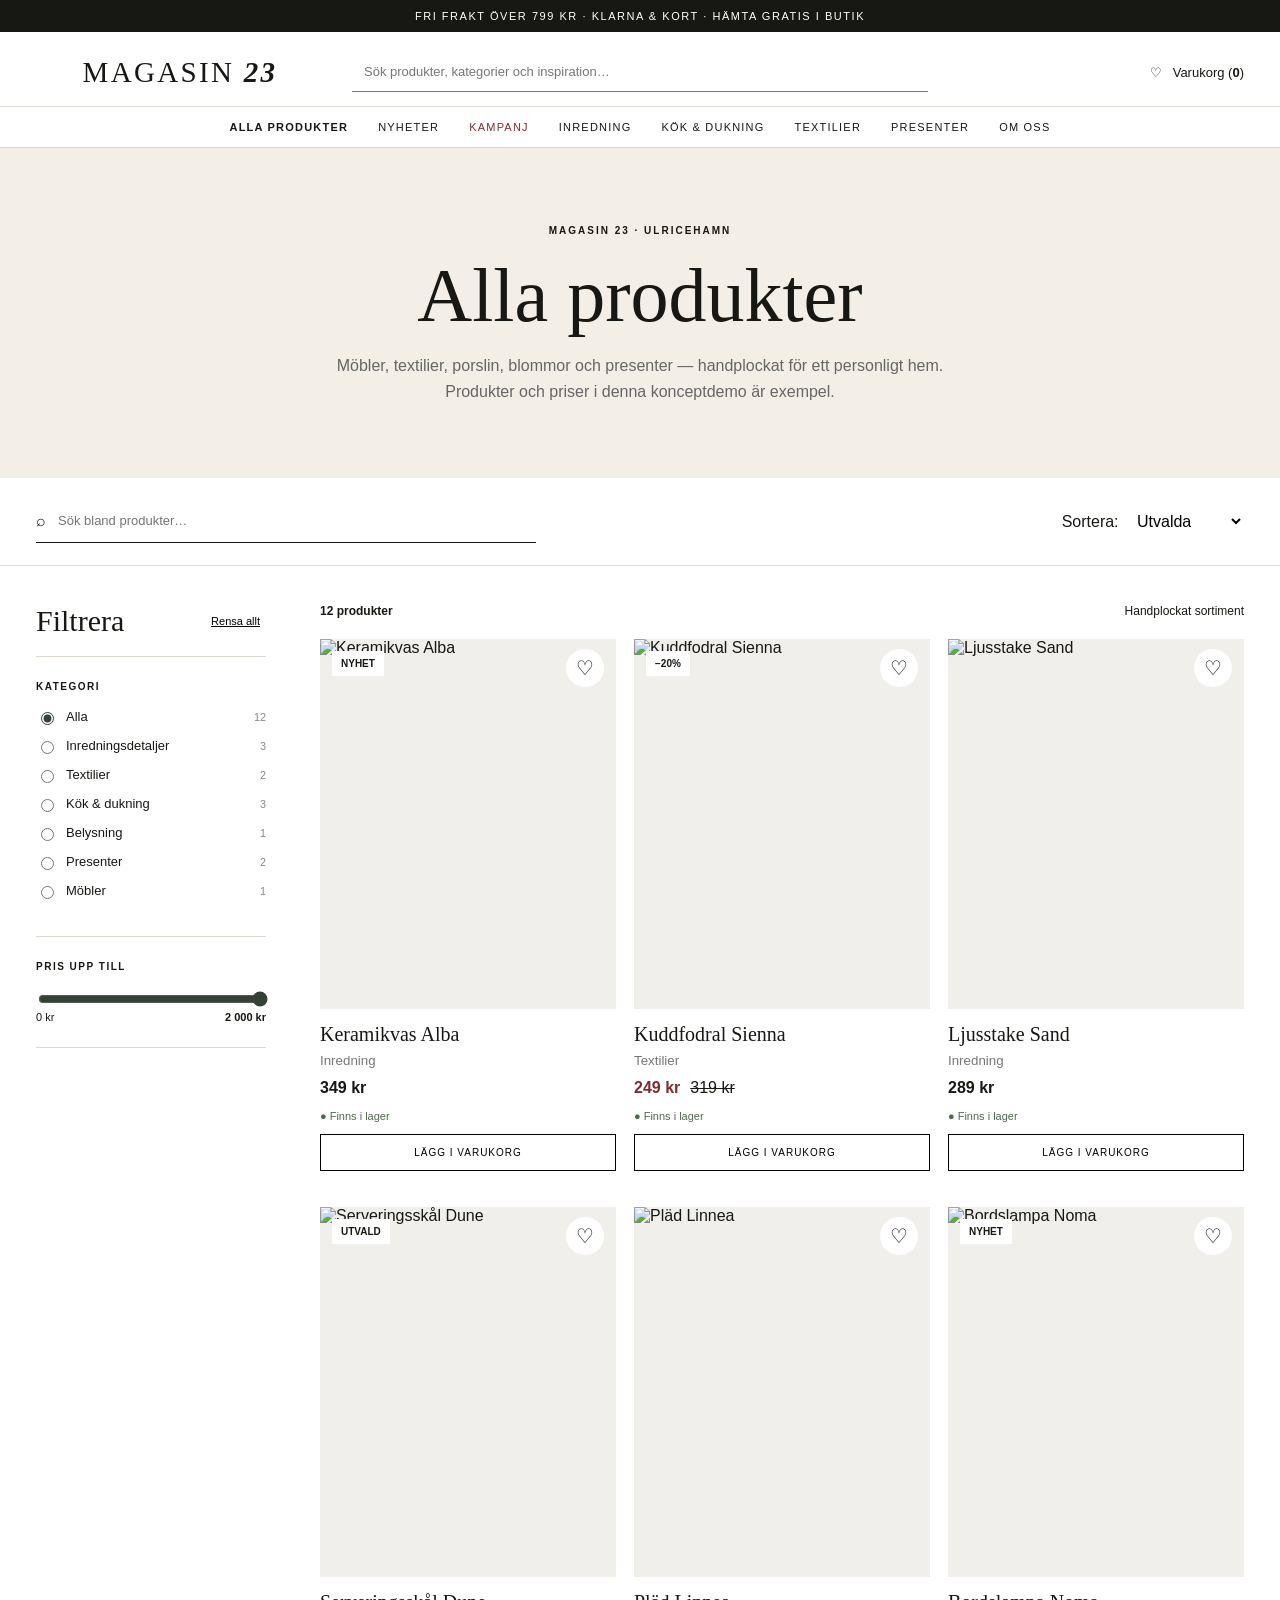
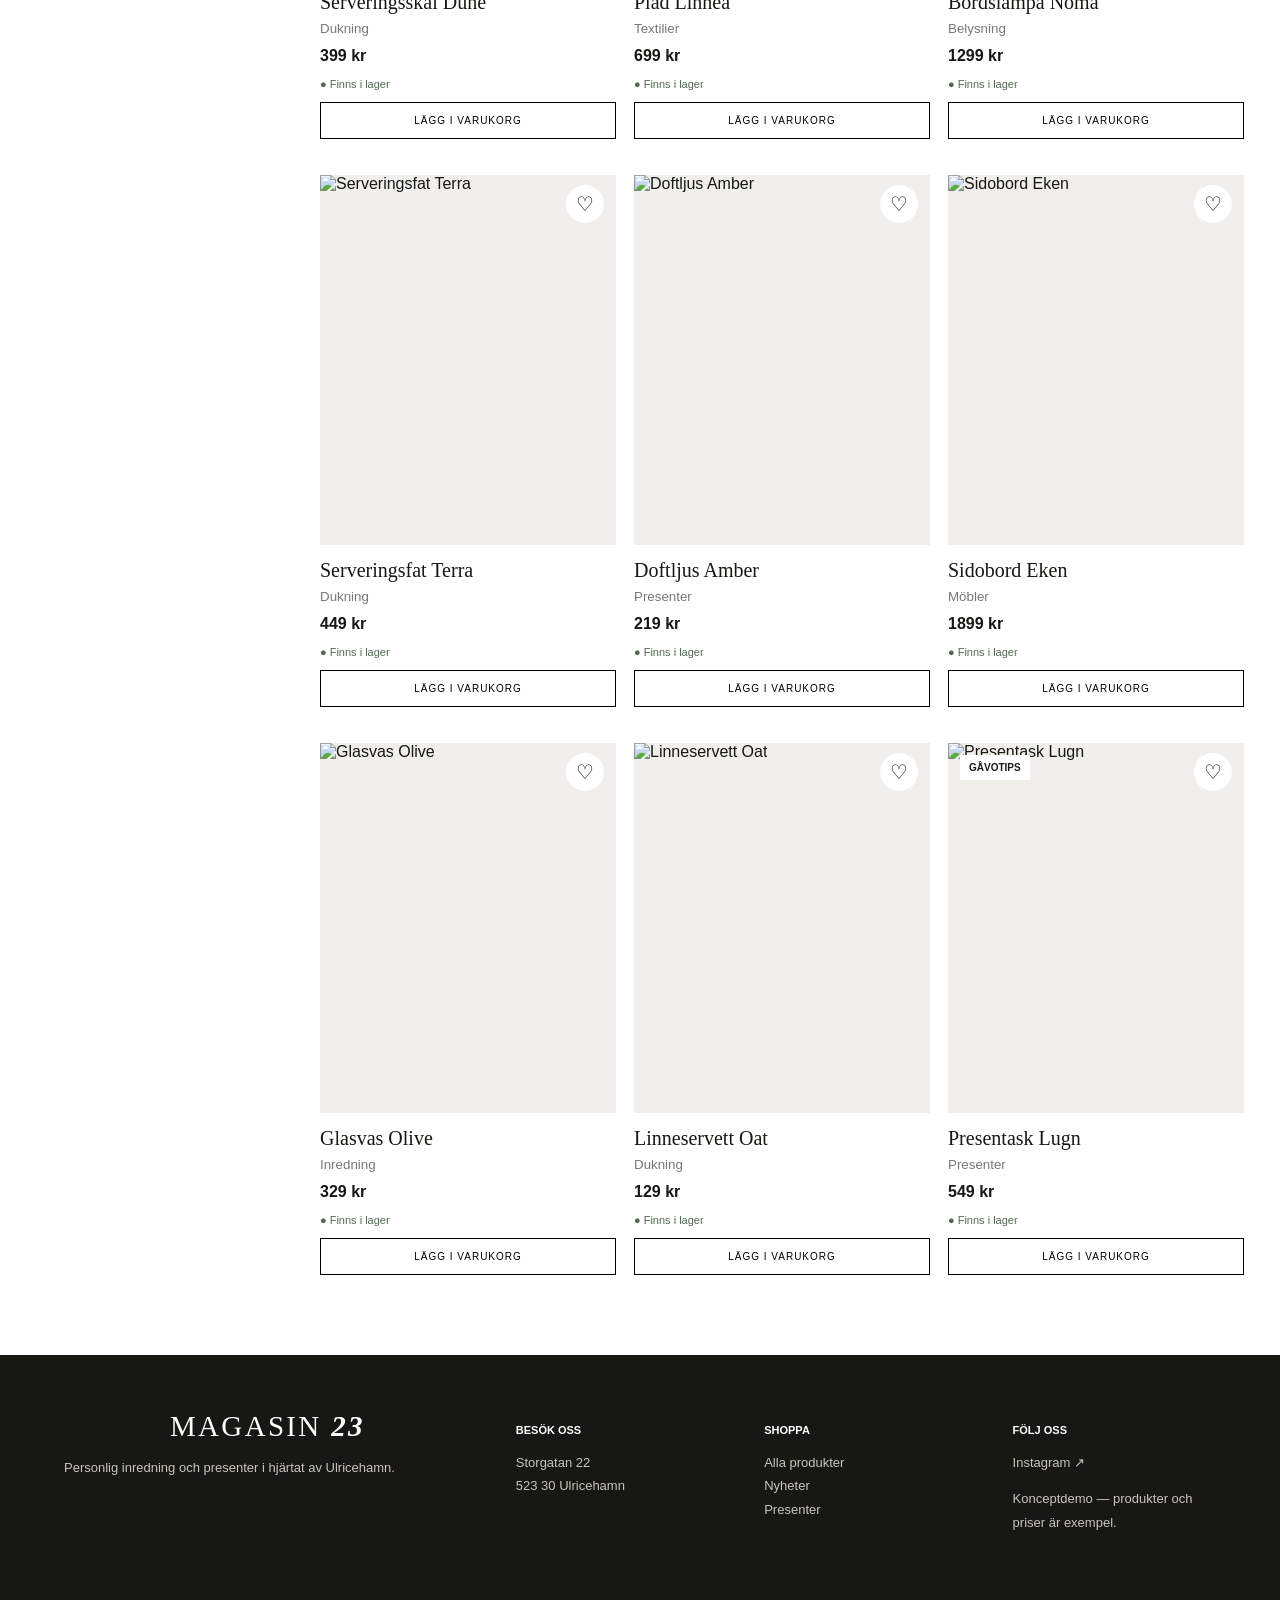
==== commit 649c50c9: "Rebuild catalog in unified Magasin 23 design system" ====
--- a/produkter/index.html
+++ b/produkter/index.html
@@ -1,593 +1,19 @@
-<!doctype html>
-<html lang="sv">
-  <head>
-    <meta charset="utf-8" />
-    <meta name="viewport" content="width=device-width, initial-scale=1" />
-    <link
-      rel="preload"
-      as="image"
-      href="https://images.unsplash.com/photo-1612196808214-b8e1d6145a8c?auto=format&amp;fit=crop&amp;w=700&amp;q=85"
-    />
-    <link
-      rel="preload"
-      as="image"
-      href="https://images.unsplash.com/photo-1584100936595-c0654b55a2e2?auto=format&amp;fit=crop&amp;w=700&amp;q=85"
-    />
-    <link
-      rel="preload"
-      as="image"
-      href="https://images.unsplash.com/photo-1603006905003-be475563bc59?auto=format&amp;fit=crop&amp;w=700&amp;q=85"
-    />
-    <link
-      rel="preload"
-      as="image"
-      href="https://images.unsplash.com/photo-1610701596007-11502861dcfa?auto=format&amp;fit=crop&amp;w=700&amp;q=85"
-    />
-    <link
-      rel="preload"
-      as="image"
-      href="https://images.unsplash.com/photo-1583845112203-454c2254ed0e?auto=format&amp;fit=crop&amp;w=700&amp;q=85"
-    />
-    <link
-      rel="preload"
-      as="image"
-      href="https://images.unsplash.com/photo-1507473885765-e6ed057f782c?auto=format&amp;fit=crop&amp;w=700&amp;q=85"
-    />
-    <link
-      rel="preload"
-      as="image"
-      href="https://images.unsplash.com/photo-1578749556568-bc2c40e68b61?auto=format&amp;fit=crop&amp;w=700&amp;q=85"
-    />
-    <link
-      rel="preload"
-      as="image"
-      href="https://images.unsplash.com/photo-1602523961358-f9f03dd557db?auto=format&amp;fit=crop&amp;w=700&amp;q=85"
-    />
-    <link
-      rel="preload"
-      as="image"
-      href="https://images.unsplash.com/photo-1532372320572-cda25653a694?auto=format&amp;fit=crop&amp;w=700&amp;q=85"
-    />
-    <link
-      rel="preload"
-      as="image"
-      href="https://images.unsplash.com/photo-1616486338812-3dadae4b4ace?auto=format&amp;fit=crop&amp;w=700&amp;q=85"
-    />
-    <link
-      rel="stylesheet"
-      href="/magasin23/_next/static/chunks/049ueslvs466i.css"
-      data-precedence="next"
-    />
-    <link
-      rel="preload"
-      as="script"
-      fetchpriority="low"
-      href="/magasin23/_next/static/chunks/15xrurgzs99gv.js"
-    />
-    <script
-      src="/magasin23/_next/static/chunks/0dgq26a5_oy.a.js"
-      async=""
-    ></script>
-    <script
-      src="/magasin23/_next/static/chunks/07lhk_q6pmm3r.js"
-      async=""
-    ></script>
-    <script
-      src="/magasin23/_next/static/chunks/0gc7djio5cl3v.js"
-      async=""
-    ></script>
-    <script
-      src="/magasin23/_next/static/chunks/turbopack-0.0emc3esr5y_.js"
-      async=""
-    ></script>
-    <script
-      src="/magasin23/_next/static/chunks/01xlw8hd842-c.js"
-      async=""
-    ></script>
-    <script
-      src="/magasin23/_next/static/chunks/0d3shmwh5_nmn.js"
-      async=""
-    ></script>
-    <script
-      src="/magasin23/_next/static/chunks/176ds5u_slijk.js"
-      async=""
-    ></script>
-    <link
-      rel="preload"
-      as="image"
-      href="https://images.unsplash.com/photo-1603199506016-b9a594b593c0?auto=format&amp;fit=crop&amp;w=700&amp;q=85"
-    />
-    <link
-      rel="preload"
-      as="image"
-      href="https://images.unsplash.com/photo-1608755728617-aefab37d2edd?auto=format&amp;fit=crop&amp;w=700&amp;q=85"
-    />
-    <title>Magasin 23 Webshop Demo</title>
-    <meta
-      name="description"
-      content="Handplockad inredning, textilier och presenter i Ulricehamn."
-    />
-    <meta property="og:title" content="Magasin 23" />
-    <meta property="og:description" content="Vackra ting för hem med känsla." />
-    <meta property="og:image" content="http://localhost:3000/og.png" />
-    <meta name="twitter:card" content="summary_large_image" />
-    <meta name="twitter:title" content="Magasin 23" />
-    <meta
-      name="twitter:description"
-      content="Vackra ting för hem med känsla."
-    />
-    <meta name="twitter:image" content="http://localhost:3000/og.png" />
-    <script
-      src="/magasin23/_next/static/chunks/03~yq9q893hmn.js"
-      nomodule=""
-    ></script>
-    <style>
-      :root{--ink:#171713;--cream:#f3efe7;--wine:#7d2d32;--line:#ddd8cf}
-      body{color:var(--ink);font-family:Arial,Helvetica,sans-serif;background:#fff}
-      .announcement{background:var(--ink);font-size:11px;letter-spacing:.14em;padding:10px}
-      .mainHeader{max-width:1440px;margin:auto;padding:20px 36px 14px;display:grid;grid-template-columns:1fr 2fr 1fr;align-items:center;gap:28px}
-      .brand{font-family:Georgia,serif;letter-spacing:.08em}.brand span,.brand b{display:inline;font-size:29px}.brand b{font-style:italic;margin-left:8px}.brand small{display:block;font-family:Arial,sans-serif;font-size:8px;letter-spacing:.2em;margin-top:3px}
-      .globalSearch{border:0;border-bottom:1px solid var(--ink);border-radius:0;background:transparent;padding:12px 2px}
-      .shopNav{border-color:var(--line);gap:30px;padding:14px;font-size:11px;text-transform:uppercase;letter-spacing:.1em}
-      .catalogHero{background:var(--cream);padding:70px 36px;text-align:center}.catalogHero h1{font:400 clamp(44px,6vw,76px) Georgia,serif;margin:12px 0}.catalogHero p{max-width:620px;margin:auto;line-height:1.65}
-      .toolbar,.catalogLayout{max-width:1440px;margin-inline:auto}.toolbar{border-color:var(--line);padding-inline:36px}.catalogLayout{padding:35px 36px 80px;gap:45px}
-      .filters{border-color:var(--line)}.filterGroup h3,.filterHead h2{font-family:Georgia,serif}.catalogGrid{gap:32px 18px}
-      .product{background:transparent;border:0;border-radius:0;box-shadow:none}.productImage{border-radius:0;background:#f1f0ed;aspect-ratio:4/5}.productDetails{padding:14px 0}.productDetails h3{font:400 20px Georgia,serif}.addButton{border-radius:0;background:#fff;color:var(--ink);border:1px solid var(--ink);text-transform:uppercase;font-size:10px;letter-spacing:.1em}.addButton:hover{background:var(--ink);color:#fff}.badge{border-radius:0;background:#fff;color:var(--ink)}.saleBadge,.salePrice,.saleLink{color:var(--wine)}
-      footer{background:var(--ink)}
-      @media(max-width:800px){.mainHeader{grid-template-columns:1fr auto;padding:15px}.brand span,.brand b{font-size:23px}.globalSearch{grid-row:2;grid-column:1/-1}.shopNav{justify-content:flex-start;overflow:auto;white-space:nowrap}.catalogHero{padding:50px 18px}.toolbar{padding-inline:16px}.catalogLayout{padding:25px 16px 60px}.catalogGrid{grid-template-columns:repeat(2,1fr);gap:28px 10px}.productImage{aspect-ratio:3/4}.productDetails h3{font-size:17px}}
-    </style>
-  </head>
-  <body>
-    <div hidden=""><!--$--><!--/$--></div>
-    <div class="announcement">
-      FRI FRAKT ÖVER 799 KR　•　BETALA MED KLARNA　•　HÄMTA GRATIS I BUTIK
-    </div>
-    <div class="mainHeader">
-      <a class="brand" href="/magasin23/"
-        ><span>MAGASIN</span><b>23</b><small>ULRICEHAMN</small></a
-      ><a class="globalSearch" href="/magasin23/produkter/"
-        ><span>⌕</span
-        ><span>Sök produkter, kategorier och inspiration...</span></a
-      >
-      <div class="actions">
-        <button aria-label="Favoriter">♡</button
-        ><button class="cartButton" aria-label="Varukorg">
-          <span>Varukorg</span><b>0</b>
-        </button>
-      </div>
-    </div>
-    <nav class="shopNav">
-      <a href="/magasin23/produkter/"><b>Alla produkter</b></a
-      ><a href="/magasin23/produkter/">Nyheter</a
-      ><a class="saleLink" href="/magasin23/produkter/">Kampanj</a
-      ><a href="/magasin23/produkter/">Inredning</a
-      ><a href="/magasin23/produkter/">Textilier</a
-      ><a href="/magasin23/produkter/">Kök &amp; dukning</a
-      ><a href="/magasin23/produkter/">Presenter</a
-      ><a href="/#butiken">Om butiken</a>
-    </nav>
-    <main>
-      <section class="catalogHero">
-        <span class="eyebrow">MAGASIN 23</span>
-        <h1>Alla produkter</h1>
-        <p>
-          Utforska möbler, textilier, porslin, blommor och presenter från bland
-          andra Fondaco, Olsson &amp; Jensen, Artwood och Strömshaga.
-        </p>
-      </section>
-      <div class="toolbar">
-        <label class="search"
-          ><b>⌕</b
-          ><input placeholder="Sök bland produkter..." value="" /></label
-        ><button class="filterToggle">Filter</button
-        ><label class="sort"
-          >Sortera:
-          <select>
-            <option value="featured" selected="">Utvalda</option>
-            <option value="new">Nyheter</option>
-            <option value="low">Lägsta pris</option>
-            <option value="high">Högsta pris</option>
-          </select></label
-        >
-      </div>
-      <div class="catalogLayout">
-        <aside class="filters">
-          <div class="filterHead">
-            <h2>Filtrera</h2>
-            <button>Rensa allt</button>
-          </div>
-          <div class="filterGroup">
-            <h3>Kategori</h3>
-            <label
-              ><input type="radio" checked="" /><span>Alla</span
-              ><small>12</small></label
-            ><label
-              ><input type="radio" /><span>Inredningsdetaljer</span
-              ><small>3</small></label
-            ><label
-              ><input type="radio" /><span>Textilier</span
-              ><small>2</small></label
-            ><label
-              ><input type="radio" /><span>Kök &amp; dukning</span
-              ><small>3</small></label
-            ><label
-              ><input type="radio" /><span>Belysning</span
-              ><small>1</small></label
-            ><label
-              ><input type="radio" /><span>Presenter</span
-              ><small>2</small></label
-            ><label
-              ><input type="radio" /><span>Möbler</span><small>1</small></label
-            >
-          </div>
-          <div class="filterGroup">
-            <h3>Pris upp till</h3>
-            <input
-              class="range"
-              type="range"
-              min="200"
-              max="2000"
-              step="100"
-              value="2000"
-            />
-            <div class="rangeValues">
-              <span>0 kr</span
-              ><strong
-                >2 000<!-- -->
-                kr</strong
-              >
-            </div>
-          </div>
-        </aside>
-        <section class="results">
-          <div class="resultsHead">
-            <p><strong>12</strong> produkter</p>
-            <div class="chips"></div>
-          </div>
-          <div class="catalogGrid">
-            <article class="product">
-              <div class="productImage">
-                <span class="badge">NYHET</span
-                ><button class="heart" aria-label="Spara Vas Alba">♡</button
-                ><img
-                  src="https://images.unsplash.com/photo-1612196808214-b8e1d6145a8c?auto=format&amp;fit=crop&amp;w=700&amp;q=85"
-                  alt="Vas Alba"
-                />
-              </div>
-              <div class="productDetails">
-                <span class="productCategory">Inredningsdetaljer</span>
-                <h3>Vas Alba</h3>
-                <div class="priceRow">
-                  <strong class=""
-                    >349<!-- -->
-                    kr</strong
-                  >
-                </div>
-                <span class="stock">● Finns i lager</span
-                ><button class="addButton">Lägg i varukorg</button>
-              </div>
-            </article>
-            <article class="product">
-              <div class="productImage">
-                <span class="badge saleBadge">-20%</span
-                ><button class="heart" aria-label="Spara Kuddfodral Sienna">
-                  ♡</button
-                ><img
-                  src="https://images.unsplash.com/photo-1584100936595-c0654b55a2e2?auto=format&amp;fit=crop&amp;w=700&amp;q=85"
-                  alt="Kuddfodral Sienna"
-                />
-              </div>
-              <div class="productDetails">
-                <span class="productCategory">Textilier</span>
-                <h3>Kuddfodral Sienna</h3>
-                <div class="priceRow">
-                  <strong class="salePrice"
-                    >249<!-- -->
-                    kr</strong
-                  ><del
-                    >319<!-- -->
-                    kr</del
-                  >
-                </div>
-                <span class="stock">● Finns i lager</span
-                ><button class="addButton">Lägg i varukorg</button>
-              </div>
-            </article>
-            <article class="product">
-              <div class="productImage">
-                <button class="heart" aria-label="Spara Ljusstake Sand">
-                  ♡</button
-                ><img
-                  src="https://images.unsplash.com/photo-1603006905003-be475563bc59?auto=format&amp;fit=crop&amp;w=700&amp;q=85"
-                  alt="Ljusstake Sand"
-                />
-              </div>
-              <div class="productDetails">
-                <span class="productCategory">Inredningsdetaljer</span>
-                <h3>Ljusstake Sand</h3>
-                <div class="priceRow">
-                  <strong class=""
-                    >289<!-- -->
-                    kr</strong
-                  >
-                </div>
-                <span class="stock">● Finns i lager</span
-                ><button class="addButton">Lägg i varukorg</button>
-              </div>
-            </article>
-            <article class="product">
-              <div class="productImage">
-                <span class="badge saleBadge">-25%</span
-                ><button class="heart" aria-label="Spara Keramikskål Dune">
-                  ♡</button
-                ><img
-                  src="https://images.unsplash.com/photo-1610701596007-11502861dcfa?auto=format&amp;fit=crop&amp;w=700&amp;q=85"
-                  alt="Keramikskål Dune"
-                />
-              </div>
-              <div class="productDetails">
-                <span class="productCategory">Kök &amp; dukning</span>
-                <h3>Keramikskål Dune</h3>
-                <div class="priceRow">
-                  <strong class="salePrice"
-                    >399<!-- -->
-                    kr</strong
-                  ><del
-                    >529<!-- -->
-                    kr</del
-                  >
-                </div>
-                <span class="stock">● Finns i lager</span
-                ><button class="addButton">Lägg i varukorg</button>
-              </div>
-            </article>
-            <article class="product">
-              <div class="productImage">
-                <button class="heart" aria-label="Spara Pläd Linnea">♡</button
-                ><img
-                  src="https://images.unsplash.com/photo-1583845112203-454c2254ed0e?auto=format&amp;fit=crop&amp;w=700&amp;q=85"
-                  alt="Pläd Linnea"
-                />
-              </div>
-              <div class="productDetails">
-                <span class="productCategory">Textilier</span>
-                <h3>Pläd Linnea</h3>
-                <div class="priceRow">
-                  <strong class=""
-                    >699<!-- -->
-                    kr</strong
-                  >
-                </div>
-                <span class="stock">● Finns i lager</span
-                ><button class="addButton">Lägg i varukorg</button>
-              </div>
-            </article>
-            <article class="product">
-              <div class="productImage">
-                <button class="heart" aria-label="Spara Bordslampa Noma">
-                  ♡</button
-                ><img
-                  src="https://images.unsplash.com/photo-1507473885765-e6ed057f782c?auto=format&amp;fit=crop&amp;w=700&amp;q=85"
-                  alt="Bordslampa Noma"
-                />
-              </div>
-              <div class="productDetails">
-                <span class="productCategory">Belysning</span>
-                <h3>Bordslampa Noma</h3>
-                <div class="priceRow">
-                  <strong class=""
-                    >1 299<!-- -->
-                    kr</strong
-                  >
-                </div>
-                <span class="stock">● Finns i lager</span
-                ><button class="addButton">Lägg i varukorg</button>
-              </div>
-            </article>
-            <article class="product">
-              <div class="productImage">
-                <span class="badge saleBadge">-15%</span
-                ><button class="heart" aria-label="Spara Serveringsfat Terra">
-                  ♡</button
-                ><img
-                  src="https://images.unsplash.com/photo-1578749556568-bc2c40e68b61?auto=format&amp;fit=crop&amp;w=700&amp;q=85"
-                  alt="Serveringsfat Terra"
-                />
-              </div>
-              <div class="productDetails">
-                <span class="productCategory">Kök &amp; dukning</span>
-                <h3>Serveringsfat Terra</h3>
-                <div class="priceRow">
-                  <strong class="salePrice"
-                    >449<!-- -->
-                    kr</strong
-                  ><del
-                    >529<!-- -->
-                    kr</del
-                  >
-                </div>
-                <span class="stock">● Finns i lager</span
-                ><button class="addButton">Lägg i varukorg</button>
-              </div>
-            </article>
-            <article class="product">
-              <div class="productImage">
-                <button class="heart" aria-label="Spara Doftljus Amber">
-                  ♡</button
-                ><img
-                  src="https://images.unsplash.com/photo-1602523961358-f9f03dd557db?auto=format&amp;fit=crop&amp;w=700&amp;q=85"
-                  alt="Doftljus Amber"
-                />
-              </div>
-              <div class="productDetails">
-                <span class="productCategory">Presenter</span>
-                <h3>Doftljus Amber</h3>
-                <div class="priceRow">
-                  <strong class=""
-                    >219<!-- -->
-                    kr</strong
-                  >
-                </div>
-                <span class="stock">● Finns i lager</span
-                ><button class="addButton">Lägg i varukorg</button>
-              </div>
-            </article>
-            <article class="product">
-              <div class="productImage">
-                <button class="heart" aria-label="Spara Sidobord Eken">♡</button
-                ><img
-                  src="https://images.unsplash.com/photo-1532372320572-cda25653a694?auto=format&amp;fit=crop&amp;w=700&amp;q=85"
-                  alt="Sidobord Eken"
-                />
-              </div>
-              <div class="productDetails">
-                <span class="productCategory">Möbler</span>
-                <h3>Sidobord Eken</h3>
-                <div class="priceRow">
-                  <strong class=""
-                    >1 899<!-- -->
-                    kr</strong
-                  >
-                </div>
-                <span class="stock">● Finns i lager</span
-                ><button class="addButton">Lägg i varukorg</button>
-              </div>
-            </article>
-            <article class="product">
-              <div class="productImage">
-                <button class="heart" aria-label="Spara Glasvas Olive">♡</button
-                ><img
-                  src="https://images.unsplash.com/photo-1616486338812-3dadae4b4ace?auto=format&amp;fit=crop&amp;w=700&amp;q=85"
-                  alt="Glasvas Olive"
-                />
-              </div>
-              <div class="productDetails">
-                <span class="productCategory">Inredningsdetaljer</span>
-                <h3>Glasvas Olive</h3>
-                <div class="priceRow">
-                  <strong class=""
-                    >329<!-- -->
-                    kr</strong
-                  >
-                </div>
-                <span class="stock">● Finns i lager</span
-                ><button class="addButton">Lägg i varukorg</button>
-              </div>
-            </article>
-            <article class="product">
-              <div class="productImage">
-                <button class="heart" aria-label="Spara Linneservett Oat">
-                  ♡</button
-                ><img
-                  src="https://images.unsplash.com/photo-1603199506016-b9a594b593c0?auto=format&amp;fit=crop&amp;w=700&amp;q=85"
-                  alt="Linneservett Oat"
-                />
-              </div>
-              <div class="productDetails">
-                <span class="productCategory">Kök &amp; dukning</span>
-                <h3>Linneservett Oat</h3>
-                <div class="priceRow">
-                  <strong class=""
-                    >129<!-- -->
-                    kr</strong
-                  >
-                </div>
-                <span class="stock">● Finns i lager</span
-                ><button class="addButton">Lägg i varukorg</button>
-              </div>
-            </article>
-            <article class="product">
-              <div class="productImage">
-                <span class="badge">GÅVOTIPS</span
-                ><button class="heart" aria-label="Spara Presentask Lugn">
-                  ♡</button
-                ><img
-                  src="https://images.unsplash.com/photo-1608755728617-aefab37d2edd?auto=format&amp;fit=crop&amp;w=700&amp;q=85"
-                  alt="Presentask Lugn"
-                />
-              </div>
-              <div class="productDetails">
-                <span class="productCategory">Presenter</span>
-                <h3>Presentask Lugn</h3>
-                <div class="priceRow">
-                  <strong class=""
-                    >549<!-- -->
-                    kr</strong
-                  >
-                </div>
-                <span class="stock">● Finns i lager</span
-                ><button class="addButton">Lägg i varukorg</button>
-              </div>
-            </article>
-          </div>
-        </section>
-      </div>
-    </main>
-    <footer id="kontakt">
-      <div>
-        <div class="brand footerBrand">
-          <span>MAGASIN</span><b>23</b><small>ULRICEHAMN</small>
-        </div>
-        <p>
-          Personlig inredning och handplockade ting<br />i hjärtat av
-          Ulricehamn.
-        </p>
-      </div>
-      <div>
-        <h4>Besök oss</h4>
-        <p>Storgatan 22<br />523 30 Ulricehamn</p>
-        <p>Mån–fre 11–18<br />Lördag 10–14</p>
-      </div>
-      <div>
-        <h4>Hjälp &amp; inspiration</h4>
-        <a href="/magasin23/produkter/">Alla produkter</a
-        ><a href="#">Leverans &amp; retur</a><a href="#">Kontakta oss</a>
-      </div>
-      <div>
-        <h4>Följ Magasin 23</h4>
-        <a href="https://www.instagram.com/magasin_23/">Instagram ↗</a
-        ><a href="#">Facebook ↗</a>
-        <p class="demo">Konceptdemo – uppgifter och produkter är exempel.</p>
-      </div>
-    </footer>
-    <!--$--><!--/$-->
-    <script
-      src="/magasin23/_next/static/chunks/15xrurgzs99gv.js"
-      id="_R_"
-      async=""
-    ></script>
-    <script>
-      (self.__next_f = self.__next_f || []).push([0]);
-    </script>
-    <script>
-      self.__next_f.push([
-        1,
-        '1:"$Sreact.fragment"\n2:I[39756,["/magasin23/_next/static/chunks/01xlw8hd842-c.js","/magasin23/_next/static/chunks/0d3shmwh5_nmn.js"],"default"]\n3:I[37457,["/magasin23/_next/static/chunks/01xlw8hd842-c.js","/magasin23/_next/static/chunks/0d3shmwh5_nmn.js"],"default"]\n4:I[47257,["/magasin23/_next/static/chunks/01xlw8hd842-c.js","/magasin23/_next/static/chunks/0d3shmwh5_nmn.js"],"ClientPageRoot"]\n5:I[13633,["/magasin23/_next/static/chunks/01xlw8hd842-c.js","/magasin23/_next/static/chunks/0d3shmwh5_nmn.js","/magasin23/_next/static/chunks/176ds5u_slijk.js"],"default"]\n8:I[97367,["/magasin23/_next/static/chunks/01xlw8hd842-c.js","/magasin23/_next/static/chunks/0d3shmwh5_nmn.js"],"OutletBoundary"]\n9:"$Sreact.suspense"\nc:I[97367,["/magasin23/_next/static/chunks/01xlw8hd842-c.js","/magasin23/_next/static/chunks/0d3shmwh5_nmn.js"],"ViewportBoundary"]\ne:I[97367,["/magasin23/_next/static/chunks/01xlw8hd842-c.js","/magasin23/_next/static/chunks/0d3shmwh5_nmn.js"],"MetadataBoundary"]\n10:I[68027,["/magasin23/_next/static/chunks/01xlw8hd842-c.js","/magasin23/_next/static/chunks/0d3shmwh5_nmn.js"],"default",1]\n:HL["/magasin23/_next/static/chunks/049ueslvs466i.css","style"]\n',
-      ]);
-    </script>
-    <script>
-      self.__next_f.push([
-        1,
-        '0:{"P":null,"c":["","produkter",""],"q":"","i":false,"f":[[["",{"children":["produkter",{"children":["__PAGE__",{}]}]},"$undefined","$undefined",16],[["$","$1","c",{"children":[[["$","link","0",{"rel":"stylesheet","href":"/magasin23/_next/static/chunks/049ueslvs466i.css","precedence":"next","crossOrigin":"$undefined","nonce":"$undefined"}],["$","script","script-0",{"src":"/magasin23/_next/static/chunks/01xlw8hd842-c.js","async":true,"nonce":"$undefined"}],["$","script","script-1",{"src":"/magasin23/_next/static/chunks/0d3shmwh5_nmn.js","async":true,"nonce":"$undefined"}]],["$","html",null,{"lang":"sv","children":["$","body",null,{"children":["$","$L2",null,{"parallelRouterKey":"children","error":"$undefined","errorStyles":"$undefined","errorScripts":"$undefined","template":["$","$L3",null,{}],"templateStyles":"$undefined","templateScripts":"$undefined","notFound":[[["$","title",null,{"children":"404: This page could not be found."}],["$","div",null,{"style":{"fontFamily":"system-ui,\\"Segoe UI\\",Roboto,Helvetica,Arial,sans-serif,\\"Apple Color Emoji\\",\\"Segoe UI Emoji\\"","height":"100vh","textAlign":"center","display":"flex","flexDirection":"column","alignItems":"center","justifyContent":"center"},"children":["$","div",null,{"children":[["$","style",null,{"dangerouslySetInnerHTML":{"__html":"body{color:#000;background:#fff;margin:0}.next-error-h1{border-right:1px solid rgba(0,0,0,.3)}@media (prefers-color-scheme:dark){body{color:#fff;background:#000}.next-error-h1{border-right:1px solid rgba(255,255,255,.3)}}"}}],["$","h1",null,{"className":"next-error-h1","style":{"display":"inline-block","margin":"0 20px 0 0","padding":"0 23px 0 0","fontSize":24,"fontWeight":500,"verticalAlign":"top","lineHeight":"49px"},"children":404}],["$","div",null,{"style":{"display":"inline-block"},"children":["$","h2",null,{"style":{"fontSize":14,"fontWeight":400,"lineHeight":"49px","margin":0},"children":"This page could not be found."}]}]]}]}]],[]],"forbidden":"$undefined","unauthorized":"$undefined"}]}]}]]}],{"children":[["$","$1","c",{"children":[null,["$","$L2",null,{"parallelRouterKey":"children","error":"$undefined","errorStyles":"$undefined","errorScripts":"$undefined","template":["$","$L3",null,{}],"templateStyles":"$undefined","templateScripts":"$undefined","notFound":"$undefined","forbidden":"$undefined","unauthorized":"$undefined"}]]}],{"children":[["$","$1","c",{"children":[["$","$L4",null,{"Component":"$5","serverProvidedParams":{"searchParams":{},"params":{},"promises":["$@6","$@7"]}}],[["$","script","script-0",{"src":"/magasin23/_next/static/chunks/176ds5u_slijk.js","async":true,"nonce":"$undefined"}]],["$","$L8",null,{"children":["$","$9",null,{"name":"Next.MetadataOutlet","children":"$@a"}]}]]}],{},null,false,null]},null,false,"$@b"]},null,false,null],["$","$1","h",{"children":[null,["$","$Lc",null,{"children":"$Ld"}],["$","div",null,{"hidden":true,"children":["$","$Le",null,{"children":["$","$9",null,{"name":"Next.Metadata","children":"$Lf"}]}]}],null]}],false]],"m":"$undefined","G":["$10",[["$","link","0",{"rel":"stylesheet","href":"/magasin23/_next/static/chunks/049ueslvs466i.css","precedence":"next","crossOrigin":"$undefined","nonce":"$undefined"}]]],"S":true,"h":null,"s":"$undefined","l":"$undefined","p":"$undefined","d":"$undefined","b":"rBa_lv5PLv6zTCeHZdKcu"}\n',
-      ]);
-    </script>
-    <script>
-      self.__next_f.push([
-        1,
-        '11:[]\nb:"$W11"\n6:{}\n7:"$0:f:0:1:1:children:1:children:0:props:children:0:props:serverProvidedParams:params"\n',
-      ]);
-    </script>
-    <script>
-      self.__next_f.push([
-        1,
-        'd:[["$","meta","0",{"charSet":"utf-8"}],["$","meta","1",{"name":"viewport","content":"width=device-width, initial-scale=1"}]]\n',
-      ]);
-    </script>
-    <script>
-      self.__next_f.push([
-        1,
-        'a:null\nf:[["$","title","0",{"children":"Magasin 23 Webshop Demo"}],["$","meta","1",{"name":"description","content":"Handplockad inredning, textilier och presenter i Ulricehamn."}],["$","meta","2",{"property":"og:title","content":"Magasin 23"}],["$","meta","3",{"property":"og:description","content":"Vackra ting för hem med känsla."}],["$","meta","4",{"property":"og:image","content":"http://localhost:3000/og.png"}],["$","meta","5",{"name":"twitter:card","content":"summary_large_image"}],["$","meta","6",{"name":"twitter:title","content":"Magasin 23"}],["$","meta","7",{"name":"twitter:description","content":"Vackra ting för hem med känsla."}],["$","meta","8",{"name":"twitter:image","content":"http://localhost:3000/og.png"}]]\n',
-      ]);
-    </script>
-  </body>
-</html>
+<!doctype html><html lang="sv"><head><meta charset="utf-8"><meta name="viewport" content="width=device-width,initial-scale=1"><title>Produkter — Magasin 23</title>
+<style>
+:root{--ink:#171713;--cream:#f3efe7;--wine:#7d2d32;--line:#ddd8cf}*{box-sizing:border-box}body{margin:0;color:var(--ink);font-family:Arial,sans-serif}a{color:inherit;text-decoration:none}button,input,select{font:inherit}img{width:100%;height:100%;object-fit:cover}.notice{background:#171713;color:#fff;text-align:center;padding:10px;font-size:11px;letter-spacing:.14em}.header{max-width:1440px;margin:auto;padding:20px 36px 14px;display:grid;grid-template-columns:1fr 2fr 1fr;align-items:center;gap:28px}.brand{text-align:center;font:29px Georgia;letter-spacing:.08em}.brand i{font-weight:bold}.searchlink{border-bottom:1px solid;padding:12px;color:#777;font-size:13px}.actions{text-align:right;font-size:13px}.nav{border-block:1px solid var(--line);display:flex;justify-content:center;gap:30px;padding:14px;font-size:11px;text-transform:uppercase;letter-spacing:.11em}.nav .active{font-weight:bold}.nav .deal{color:var(--wine)}.hero{background:var(--cream);text-align:center;padding:72px 20px}.kicker{font-size:10px;letter-spacing:.2em;font-weight:bold}.hero h1{font:400 clamp(48px,6vw,76px) Georgia;margin:14px 0}.hero p{max-width:680px;margin:auto;color:#666;line-height:1.65}.bar{max-width:1440px;margin:auto;padding:22px 36px;display:grid;grid-template-columns:minmax(260px,500px) 1fr auto;gap:25px;align-items:center;border-bottom:1px solid var(--line)}.search{display:flex;gap:10px;border-bottom:1px solid;padding:12px 0}.search input{border:0;outline:0;width:100%;font-size:13px}.bar select{border:0;background:#fff;padding:10px}.filterBtn{display:none;border:1px solid;padding:11px;background:#fff}.layout{max-width:1440px;margin:auto;padding:38px 36px 80px;display:grid;grid-template-columns:230px 1fr;gap:54px}.filters h2{font:30px Georgia;margin:0}.filterHead{display:flex;justify-content:space-between;align-items:center;padding-bottom:18px;border-bottom:1px solid var(--line)}.clear{border:0;background:none;font-size:11px;text-decoration:underline}.group{padding:24px 0;border-bottom:1px solid var(--line)}.group h3{font-size:10px;letter-spacing:.15em;margin:0 0 17px}.group label{display:flex;align-items:center;gap:9px;margin:13px 0;font-size:13px}.group small{margin-left:auto;color:#888}.group input{accent-color:#344235}.range{width:100%}.rangeText{display:flex;justify-content:space-between;font-size:11px}.resultHead{display:flex;justify-content:space-between;align-items:center;margin-bottom:21px;font-size:12px}.grid{display:grid;grid-template-columns:repeat(3,1fr);gap:36px 18px}.pic{aspect-ratio:4/5;position:relative;background:#f0efeb}.tag{position:absolute;left:12px;top:12px;background:#fff;padding:7px 9px;font-size:10px;font-weight:bold;z-index:1}.heart{position:absolute;right:12px;top:10px;border:0;background:#fff;border-radius:50%;width:38px;height:38px;font-size:20px;z-index:1}.product h3{font:20px Georgia;margin:14px 0 5px}.product small{color:#777}.price{display:flex;gap:10px;margin:10px 0 13px}.sale{color:var(--wine)}.stock{font-size:11px;color:#4f6a4f;display:block;margin-bottom:12px}.add{width:100%;border:1px solid;background:#fff;padding:12px;text-transform:uppercase;font-size:10px;letter-spacing:.1em;cursor:pointer}.add:hover{background:#171713;color:#fff}.empty{display:none;text-align:center;padding:80px 20px}.footer{background:#171713;color:#fff;padding:55px 5vw;display:grid;grid-template-columns:2fr repeat(3,1fr);gap:45px}.footer h4{font-size:11px;text-transform:uppercase}.footer p,.footer a{display:block;color:#c9c5bd;font-size:13px;line-height:1.8}.toast{position:fixed;right:20px;bottom:20px;background:#171713;color:#fff;padding:14px 20px;opacity:0;transition:.2s}.toast.show{opacity:1}
+@media(max-width:850px){.header{grid-template-columns:1fr auto;padding:15px}.brand{text-align:left;font-size:23px}.searchlink{grid-row:2;grid-column:1/-1}.nav{justify-content:flex-start;overflow:auto;white-space:nowrap}.hero{padding:52px 18px}.bar{padding:16px;grid-template-columns:1fr auto}.bar>span{display:none}.filterBtn{display:block}.layout{display:block;padding:26px 16px 60px}.filters{display:none;position:fixed;inset:0 15% 0 0;background:#fff;z-index:10;padding:25px;overflow:auto;box-shadow:0 0 40px #0004}.filters.open{display:block}.grid{grid-template-columns:repeat(2,1fr);gap:28px 10px}.product h3{font-size:17px}.pic{aspect-ratio:3/4}.footer{grid-template-columns:1fr 1fr}.actions span{display:none}}
+</style></head><body>
+<div class="notice">FRI FRAKT ÖVER 799 KR · KLARNA & KORT · HÄMTA GRATIS I BUTIK</div><header class="header"><a class="brand" href="/magasin23/">MAGASIN <i>23</i></a><a class="searchlink" href="#search">Sök produkter, kategorier och inspiration…</a><div class="actions">♡ &nbsp; <span>Varukorg</span> (<b id="cart">0</b>)</div></header>
+<nav class="nav"><a class="active" href="/magasin23/produkter/">Alla produkter</a><a href="/magasin23/produkter/">Nyheter</a><a class="deal" href="/magasin23/produkter/">Kampanj</a><a href="/magasin23/produkter/">Inredning</a><a href="/magasin23/produkter/">Kök & dukning</a><a href="/magasin23/produkter/">Textilier</a><a href="/magasin23/produkter/">Presenter</a><a href="/magasin23/#butiken">Om oss</a></nav>
+<section class="hero"><span class="kicker">MAGASIN 23 · ULRICEHAMN</span><h1>Alla produkter</h1><p>Möbler, textilier, porslin, blommor och presenter — handplockat för ett personligt hem. Produkter och priser i denna konceptdemo är exempel.</p></section>
+<div class="bar"><label class="search" id="search">⌕ <input id="query" placeholder="Sök bland produkter…"></label><span></span><button class="filterBtn" id="filterBtn">Filter</button><label>Sortera: <select id="sort"><option value="featured">Utvalda</option><option value="low">Lägsta pris</option><option value="high">Högsta pris</option><option value="new">Nyheter</option></select></label></div>
+<main class="layout"><aside class="filters" id="filters"><div class="filterHead"><h2>Filtrera</h2><button class="clear" id="clear">Rensa allt</button></div><div class="group"><h3>KATEGORI</h3><label><input type="radio" name="cat" value="Alla" checked>Alla <small>12</small></label><label><input type="radio" name="cat" value="Inredning">Inredningsdetaljer <small>3</small></label><label><input type="radio" name="cat" value="Textilier">Textilier <small>2</small></label><label><input type="radio" name="cat" value="Dukning">Kök & dukning <small>3</small></label><label><input type="radio" name="cat" value="Belysning">Belysning <small>1</small></label><label><input type="radio" name="cat" value="Presenter">Presenter <small>2</small></label><label><input type="radio" name="cat" value="Möbler">Möbler <small>1</small></label></div><div class="group"><h3>PRIS UPP TILL</h3><input class="range" id="price" type="range" min="200" max="2000" step="100" value="2000"><div class="rangeText"><span>0 kr</span><b id="priceText">2 000 kr</b></div></div></aside>
+<section><div class="resultHead"><b><span id="resultCount">12</span> produkter</b><span>Handplockat sortiment</span></div><div class="grid" id="grid"></div><div class="empty" id="empty"><h2>Inga produkter hittades</h2><p>Prova ett annat sökord eller justera filtren.</p></div></section></main>
+<footer class="footer"><div><div class="brand">MAGASIN <i>23</i></div><p>Personlig inredning och presenter i hjärtat av Ulricehamn.</p></div><div><h4>Besök oss</h4><p>Storgatan 22<br>523 30 Ulricehamn</p></div><div><h4>Shoppa</h4><a href="/magasin23/produkter/">Alla produkter</a><a href="/magasin23/produkter/">Nyheter</a><a href="/magasin23/produkter/">Presenter</a></div><div><h4>Följ oss</h4><a href="https://www.instagram.com/magasin_23/">Instagram ↗</a><p>Konceptdemo — produkter och priser är exempel.</p></div></footer><div class="toast" id="toast">Produkten har lagts i varukorgen</div>
+<script>
+const products=[
+{n:'Keramikvas Alba',c:'Inredning',p:349,img:'photo-1612196808214-b8e1d6145a8c',tag:'NYHET',nw:1},{n:'Kuddfodral Sienna',c:'Textilier',p:249,old:319,img:'photo-1584100936595-c0654b55a2e2',tag:'−20%'},{n:'Ljusstake Sand',c:'Inredning',p:289,img:'photo-1603006905003-be475563bc59'},{n:'Serveringsskål Dune',c:'Dukning',p:399,img:'photo-1610701596007-11502861dcfa',tag:'UTVALD'},{n:'Pläd Linnea',c:'Textilier',p:699,img:'photo-1583845112203-454c2254ed0e'},{n:'Bordslampa Noma',c:'Belysning',p:1299,img:'photo-1507473885765-e6ed057f782c',nw:1,tag:'NYHET'},{n:'Serveringsfat Terra',c:'Dukning',p:449,img:'photo-1578749556568-bc2c40e68b61'},{n:'Doftljus Amber',c:'Presenter',p:219,img:'photo-1602523961358-f9f03dd557db'},{n:'Sidobord Eken',c:'Möbler',p:1899,img:'photo-1532372320572-cda25653a694'},{n:'Glasvas Olive',c:'Inredning',p:329,img:'photo-1616486338812-3dadae4b4ace'},{n:'Linneservett Oat',c:'Dukning',p:129,img:'photo-1603199506016-b9a594b593c0'},{n:'Presentask Lugn',c:'Presenter',p:549,img:'photo-1608755728617-aefab37d2edd',tag:'GÅVOTIPS',nw:1}];
+let count=0;const q=document.querySelector('#query'),sort=document.querySelector('#sort'),price=document.querySelector('#price'),grid=document.querySelector('#grid');
+function render(){let cat=document.querySelector('[name=cat]:checked').value,max=+price.value,s=q.value.toLowerCase();let list=products.filter(x=>(cat==='Alla'||x.c===cat)&&x.p<=max&&x.n.toLowerCase().includes(s));if(sort.value==='low')list.sort((a,b)=>a.p-b.p);if(sort.value==='high')list.sort((a,b)=>b.p-a.p);if(sort.value==='new')list.sort((a,b)=>(b.nw||0)-(a.nw||0));grid.innerHTML=list.map(x=>'<article class="product"><div class="pic">'+(x.tag?'<span class="tag">'+x.tag+'</span>':'')+'<button class="heart">♡</button><img src="https://images.unsplash.com/'+x.img+'?auto=format&fit=crop&w=800&q=85" alt="'+x.n+'"></div><h3>'+x.n+'</h3><small>'+x.c+'</small><div class="price"><b class="'+(x.old?'sale':'')+'">'+x.p+' kr</b>'+(x.old?'<del>'+x.old+' kr</del>':'')+'</div><span class="stock">● Finns i lager</span><button class="add">Lägg i varukorg</button></article>').join('');resultCount.textContent=list.length;empty.style.display=list.length?'none':'block';document.querySelectorAll('.add').forEach(b=>b.onclick=()=>{cart.textContent=++count;toast.classList.add('show');setTimeout(()=>toast.classList.remove('show'),1500)})}
+q.oninput=sort.onchange=price.oninput=()=>{priceText.textContent=(+price.value).toLocaleString('sv-SE')+' kr';render()};document.querySelectorAll('[name=cat]').forEach(x=>x.onchange=render);clear.onclick=()=>{q.value='';price.value=2000;document.querySelector('[value=Alla]').checked=true;sort.value='featured';render()};filterBtn.onclick=()=>filters.classList.toggle('open');render();
+</script></body></html>
